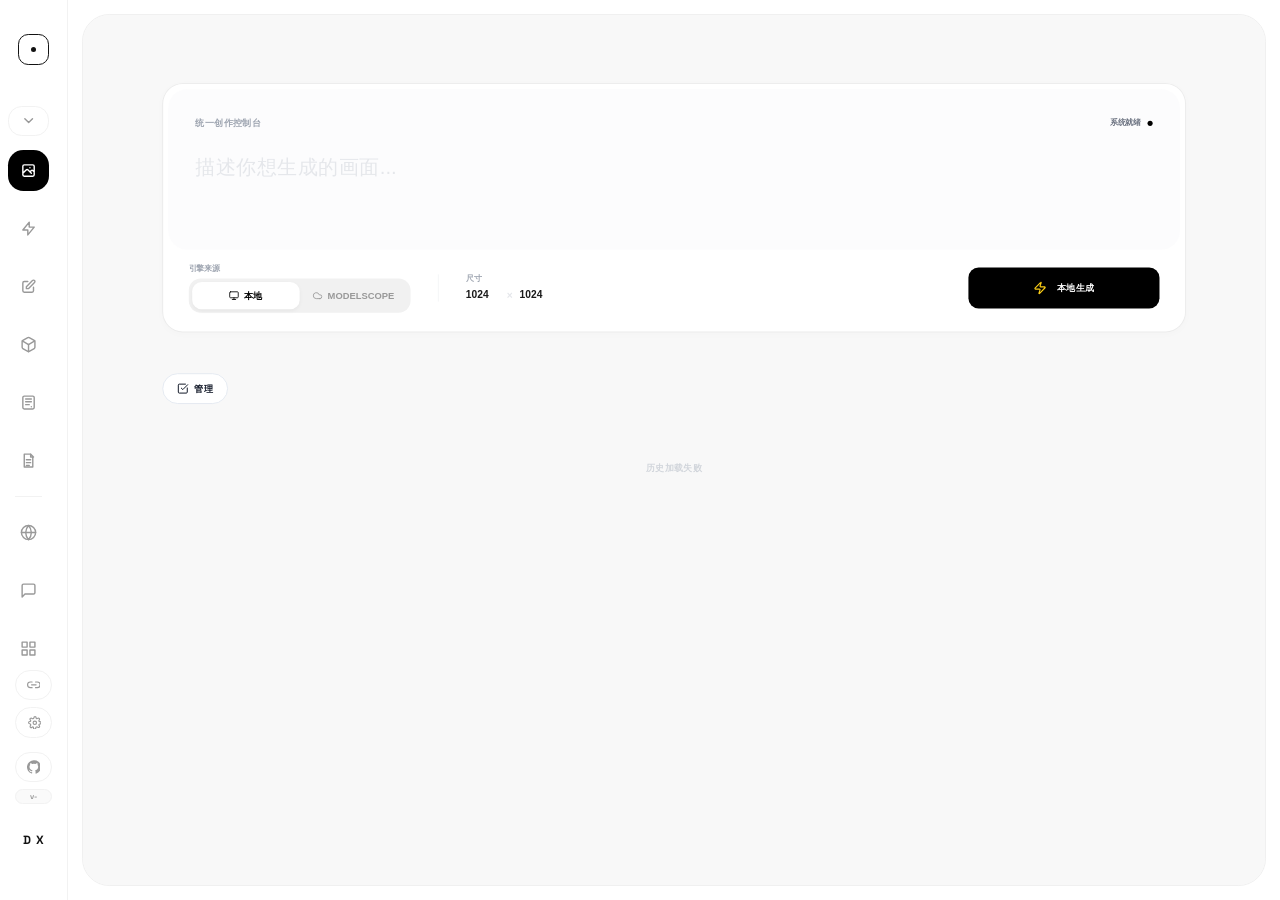
==== static/index.html @ 716ebf6e "chore: establish project baseline" ====
<!DOCTYPE html>
<html lang="zh-CN">

<head>
    <meta charset="UTF-8">
    <meta name="viewport" content="width=device-width, initial-scale=1.0">
    <link rel="icon" href="/static/images/logo.png" type="image/png">
    <title>AI Studio</title>
    <style>
        html.studio-route-booting body {
            visibility: hidden !important;
        }
    </style>
    <script>
        (function(){
            try {
                var theme = localStorage.getItem('studio_theme') || localStorage.getItem('canvas_theme') || 'light';
                if(theme === 'dark') {
                    document.documentElement.classList.add('studio-theme-dark');
                    document.documentElement.classList.add('theme-dark');
                }
                document.documentElement.classList.add('studio-route-booting');
            } catch(e) {}
        })();
    </script>
    <script>
        // Tailwind CDN can briefly observe a missing style node during iframe boot.
        // Ignore invalid targets so the shell keeps loading without a console error.
        (function(){
            try {
                const observe = MutationObserver.prototype.observe;
                MutationObserver.prototype.observe = function(target, options){
                    if(!target || typeof target.nodeType !== 'number') return;
                    try { return observe.call(this, target, options); } catch(e) { return undefined; }
                };
            } catch(e) {}
        })();
    </script>
    <script src="/static/vendor/js/tailwindcss-cdn.js?v=2026.07.8.1783524419"></script>
    <script src="/static/js/theme.js?v=2026.07.8.1783524419"></script>
    <script src="/static/js/i18n.js?v=2026.08.14.one-click-detail.1"></script>
    <style>
        @import url('/static/vendor/css/fonts.css?v=2026.07.8.1783524419');

        /* 本地 Tailwind 工具类兜底：CDN 慢/未就绪时也能立刻给图标尺寸，避免首屏左侧栏空白 */
        .w-1\.5 { width: 0.375rem; }
        .h-1\.5 { height: 0.375rem; }
        .w-4 { width: 1rem; }
        .h-4 { height: 1rem; }
        .w-5 { width: 1.25rem; }
        .h-5 { height: 1.25rem; }
        .flex-shrink-0 { flex-shrink: 0; }
        .rounded-full { border-radius: 9999px; }
        .mb-12 { margin-bottom: 3rem; }
        .transition-colors { transition-property: color, background-color, border-color, fill, stroke; transition-duration: 150ms; transition-timing-function: cubic-bezier(0.4, 0, 0.2, 1); }
        .animate-pulse { animation: studio-pulse 2s cubic-bezier(0.4, 0, 0.6, 1) infinite; }
        @keyframes studio-pulse { 0%, 100% { opacity: 1; } 50% { opacity: .5; } }

        :root {
            --accent: #000000;
            --fluid-ease: cubic-bezier(0.3, 0, 0, 1);
            --bg: #ffffff;
            --sidebar-bg: #ffffff;
            --stage-bg: #fcfcfc;
            --border: #f2f2f2;
            --stage-border: #f0f0f0;
            --text: #121212;
            --muted: #999;
            --nav-hover-bg: #fafafa;
            --monitor-bg: rgba(255, 255, 255, 0.7);
            --monitor-border: rgba(0, 0, 0, 0.05);
            --monitor-shadow: rgba(0, 0, 0, 0.04);
            --divider: rgba(0, 0, 0, 0.1);
            --scrollbar: #d8d8d8;
            --scrollbar-hover: #c0c0c0;
            --author-name: #000;
            --social-icon: #ccc;
        }

        html.theme-dark,
        body.theme-dark {
            --bg: #0f141d;
            --sidebar-bg: #0f141d;
            --stage-bg: #111722;
            --border: #242d3b;
            --stage-border: #2a3444;
            --text: #e5e9f0;
            --muted: #8f9aab;
            --nav-hover-bg: #171d29;
            --monitor-bg: rgba(23, 29, 41, 0.82);
            --monitor-border: rgba(255, 255, 255, 0.08);
            --monitor-shadow: rgba(0, 0, 0, 0.3);
            --divider: rgba(255, 255, 255, 0.15);
            --scrollbar: #334155;
            --scrollbar-hover: #475569;
            --author-name: #e5e9f0;
            --social-icon: #64748b;
        }

        /* 极简滚动条 */
        html,
        body {
            overscroll-behavior: auto;
            height: 100%;
            overflow: hidden;
        }

        *::-webkit-scrollbar {
            width: 10px !important;
            height: 10px !important;
            background: transparent !important;
        }

        *::-webkit-scrollbar-track {
            background: transparent !important;
            border: none !important;
        }

        *::-webkit-scrollbar-thumb {
            background-color: var(--scrollbar) !important;
            border: 3px solid transparent !important;
            border-right-width: 3px !important;
            background-clip: padding-box !important;
            border-radius: 10px !important;
            min-height: 36px;
        }

        *::-webkit-scrollbar-thumb:hover {
            background-color: var(--scrollbar-hover) !important;
        }

        *::-webkit-scrollbar-corner {
            background: transparent !important;
        }

        * {
            scrollbar-width: thin !important;
            scrollbar-color: var(--scrollbar) transparent !important;
        }

        body {
            background: var(--bg);
            font-family: 'Space Grotesk', sans-serif;
            overflow: hidden;
            height: 100vh;
            color: var(--text);
            transition: background 0.3s, color 0.3s;
        }

        .app-shell {
            display: flex;
            width: 100%;
            height: 100vh;
            background: var(--bg);
            position: relative;
            transition: background 0.3s;
        }

        /* 侧边栏 */
        .sidebar {
            width: 80px;
            min-width: 80px;
            height: 100vh;
            max-height: 100vh;
            background: var(--sidebar-bg);
            display: flex;
            flex-direction: column;
            align-items: center;
            border-right: 1px solid var(--border);
            padding: 40px 0;
            transition: width 0.5s var(--fluid-ease) 0.5s, background 0.3s, border-color 0.3s;
            z-index: 50;
            overflow: hidden;
        }

        .sidebar:hover {
            width: 220px;
            transition-delay: 0s;
        }

        body.studio-scale-host .sidebar {
            height: calc(100vh / var(--studio-ui-scale, 1));
            max-height: calc(100vh / var(--studio-ui-scale, 1));
            zoom: var(--studio-ui-scale, 1);
        }

        /* 首次加载时与 iframe 的 0.5s 淡入同步播放，避免侧栏"焊死"在原地造成视觉断层 */
        @keyframes sidebar-enter {
            from { opacity: 0; transform: translateX(-6px); }
            to { opacity: 1; transform: translateX(0); }
        }
        html:not(.studio-route-booting) .sidebar {
            animation: sidebar-enter 0.5s var(--fluid-ease);
        }

        .logo-ring {
            width: 36px;
            height: 36px;
            border: 2px solid var(--text);
            border-radius: 12px;
            background: transparent;
            padding: 0;
            color: var(--text);
            display: flex;
            align-items: center;
            justify-content: center;
            cursor: pointer;
            flex: 0 0 auto;
            /* 仅保留 hover 真正会用到的属性过渡，避免 transition: all 因首屏属性补齐被意外触发 */
            transition: transform 0.6s var(--fluid-ease) 0.5s, border-radius 0.6s var(--fluid-ease) 0.5s, border-color 0.3s, background-color .18s, box-shadow .2s;
        }

        .sidebar:hover .logo-ring {
            transform: rotate(90deg);
            border-radius: 50%;
            transition-delay: 0s;
        }

        .logo-ring:hover,
        .logo-ring:focus-visible {
            background: var(--nav-hover-bg);
            border-color: var(--text);
            box-shadow: 0 0 0 4px rgba(148, 163, 184, .16), 0 10px 24px rgba(15, 23, 42, .08);
            outline: none;
        }

        .logo-ring:hover #logo-dot,
        .logo-ring:focus-visible #logo-dot {
            transform: scale(1.8);
        }

        .logo-ring:active {
            transform: scale(.94);
            transition-delay: 0s;
        }

        .sidebar:hover .logo-ring:active {
            transform: rotate(90deg) scale(.94);
        }

        #logo-dot {
            transition: transform .16s ease, background-color .16s ease, box-shadow .16s ease;
        }

        /* 导航项 */
        .nav-item {
            position: relative;
            width: 48px;
            height: 48px;
            flex: 0 0 48px;
            margin: 10px 0;
            display: flex;
            align-items: center;
            justify-content: flex-start;
            border-radius: 18px;
            cursor: pointer;
            /* 只对 width 做带延迟的过渡（侧栏悬停展开效果）；background/color 不参与过渡，避免 active 切换时底色"流动" */
            transition: width 0.3s var(--fluid-ease) 0.5s;
            color: var(--muted);
            overflow: hidden;
            padding-left: 14px;
        }

        .sidebar:hover .nav-item {
            width: 190px;
            transition-delay: 0s;
        }

        .nav-item:hover {
            background: var(--nav-hover-bg);
            color: var(--text);
        }

        .nav-item.active {
            background: var(--accent);
            color: #fff;
        }

        html.theme-dark .nav-item.active,
        body.theme-dark .nav-item.active {
            background: #f1f5f9;
            color: #0f172a;
        }

        .nav-text {
            opacity: 0;
            margin-left: 16px;
            font-weight: 600;
            font-size: 14px;
            white-space: nowrap;
            transition: opacity 0.3s 0.5s;
        }

        .sidebar:hover .nav-text {
            opacity: 1;
            transition-delay: 0.1s;
        }

        .nav-fold-toggle {
            position: relative;
            width: 48px;
            height: 36px;
            flex: 0 0 36px;
            margin: 0 0 6px;
            padding-left: 14px;
            border: 1px solid var(--border);
            border-radius: 16px;
            background: transparent;
            color: var(--muted);
            display: flex;
            align-items: center;
            justify-content: flex-start;
            cursor: pointer;
            overflow: hidden;
            transition: width 0.3s var(--fluid-ease) 0.5s, background-color 0.2s, color 0.2s, border-color 0.2s;
        }

        .sidebar:hover .nav-fold-toggle {
            width: 190px;
            transition-delay: 0s;
        }

        .nav-fold-toggle:hover {
            background: var(--nav-hover-bg);
            color: var(--text);
            border-color: var(--stage-border);
        }

        .nav-fold-icon {
            width: 18px;
            height: 18px;
            flex: 0 0 auto;
            transition: transform 0.25s var(--fluid-ease);
        }

        .nav-fold-toggle[aria-expanded="false"] .nav-fold-icon {
            transform: rotate(-90deg);
        }

        .nav-fold-group {
            width: 100%;
            flex: 0 0 auto;
            max-height: 720px;
            opacity: 1;
            overflow: hidden;
            display: flex;
            flex-direction: column;
            align-items: center;
            transition: max-height 0.3s var(--fluid-ease), opacity 0.2s ease;
        }

        .nav-fold-group.is-collapsed {
            max-height: 0;
            opacity: 0;
            pointer-events: none;
        }

        .sidebar nav {
            width: 100%;
            min-height: 0;
            flex: 1 1 auto;
            overflow-y: auto;
            overflow-x: hidden;
            display: flex;
            flex-direction: column;
            align-items: center;
            padding: 0 0 6px;
            overscroll-behavior: contain;
            scrollbar-gutter: stable;
            -webkit-overflow-scrolling: touch;
            scrollbar-width: thin;
            scrollbar-color: rgba(148, 163, 184, .34) transparent;
        }

        .sidebar::-webkit-scrollbar { width: 4px !important; }
        .sidebar::-webkit-scrollbar-track { background: transparent !important; }
        .sidebar::-webkit-scrollbar-thumb {
            background: rgba(148, 163, 184, .34) !important;
            border: 0 !important;
            border-radius: 999px !important;
        }

        .sidebar nav::-webkit-scrollbar { width: 4px !important; }
        .sidebar nav::-webkit-scrollbar-track { background: transparent !important; }
        .sidebar nav::-webkit-scrollbar-thumb {
            background: rgba(148, 163, 184, .34) !important;
            border: 0 !important;
            border-radius: 999px !important;
        }

        .sidebar nav > * {
            flex-shrink: 0;
        }

        /* 主舞台区 */
        .stage {
            flex: 1;
            background: var(--stage-bg);
            margin: 16px;
            border-radius: 32px;
            overflow: hidden;
            border: 1px solid var(--stage-border);
            position: relative;
            transition: background 0.3s, border-color 0.3s;
        }

        body.studio-scale-host .stage {
            margin: max(10px, calc(16px * var(--studio-ui-scale, 1)));
            border-radius: max(20px, calc(32px * var(--studio-ui-scale, 1)));
        }

        iframe {
            position: absolute;
            inset: 0;
            width: 100%;
            height: 100%;
            border: none;
            opacity: 0;
            transform: scale(1.02);
            filter: blur(4px);
            transition: all 0.5s var(--fluid-ease);
            pointer-events: none;
        }

        iframe.active {
            opacity: 1;
            transform: scale(1);
            filter: blur(0);
            pointer-events: auto;
        }

        /* 左下角监视器 */
        .nano-monitor {
            position: absolute;
            bottom: 24px;
            left: 24px;
            z-index: 100;
            display: flex;
            align-items: center;
            gap: 10px;
            background: var(--monitor-bg);
            backdrop-filter: blur(12px);
            padding: 7px 12px;
            border-radius: 12px;
            border: 1px solid var(--monitor-border);
            box-shadow: 0 4px 20px var(--monitor-shadow);
            font-family: monospace;
            transition: all 0.4s var(--fluid-ease);
        }

        .nano-monitor.is-busy {
            background: #000;
            color: #fff;
            border-color: rgba(255, 255, 255, 0.1);
            box-shadow: 0 8px 30px rgba(0, 0, 0, 0.2);
        }

        .stat-group {
            display: flex;
            align-items: center;
            gap: 7px;
            font-size: 11px;
            font-weight: 700;
            color: var(--text);
        }

        .stat-group:first-child {
            gap: 8px;
        }

        .nano-monitor.is-busy .stat-group {
            color: #fff;
        }

        .divider {
            width: 1px;
            height: 12px;
            background: var(--divider);
        }

        .is-busy .divider {
            background: rgba(255, 255, 255, 0.2);
        }

        .pulse-dot {
            width: 6px;
            height: 6px;
            border-radius: 50%;
            background: #10b981;
            margin-right: 2px;
            flex: 0 0 auto;
        }

        .spinner-nano {
            width: 10px;
            height: 10px;
            border: 2px solid rgba(255, 255, 255, 0.2);
            border-top-color: #fff;
            border-radius: 50%;
            animation: spin 0.8s linear infinite;
            display: none;
        }

        .is-busy .spinner-nano { display: block; }
        .is-busy .pulse-dot { display: none; }

        @keyframes spin {
            to { transform: rotate(360deg); }
        }

        .label-nano {
            text-transform: uppercase;
            letter-spacing: 0.5px;
            opacity: 0.5;
            font-size: 9px;
        }

        /* 作者组件 */
        .author-box {
            width: 100%;
            height: 60px;
            flex: 0 0 60px;
            position: relative;
            display: flex;
            align-items: center;
            justify-content: center;
            overflow: hidden;
        }

        .dx-letter {
            position: absolute;
            font-size: 14px;
            font-weight: 800;
            color: var(--text);
            /* 只过渡 hover 时真正改的 transform/opacity，避免 all 触发延迟 */
            transition: transform 0.5s var(--fluid-ease) 0.4s, opacity 0.5s var(--fluid-ease) 0.4s;
            z-index: 10;
        }

        .letter-d { transform: translateX(-8px); }
        .letter-x { transform: translateX(8px); }

        .sidebar:hover .letter-d {
            transform: translateX(-120px);
            opacity: 0;
            transition-delay: 0s;
        }

        .sidebar:hover .letter-x {
            transform: translateX(120px);
            opacity: 0;
            transition-delay: 0s;
        }

        .author-content-wrap {
            display: flex;
            flex-direction: column;
            align-items: center;
            opacity: 0;
            transform: scale(0.9);
            transition: all 0.4s var(--fluid-ease) 0s;
            pointer-events: none;
        }

        .sidebar:hover .author-content-wrap {
            opacity: 1;
            transform: scale(1);
            transition-delay: 0.2s;
            pointer-events: auto;
        }

        .author-name-lite {
            font-size: 12px;
            font-weight: 700;
            margin-bottom: 8px;
            color: var(--author-name);
        }

        .social-row-lite { display: flex; gap: 12px; }

        .social-icon-lite {
            color: var(--social-icon);
            transition: color 0.2s, transform 0.2s;
        }

        .social-icon-lite:hover {
            color: var(--text);
            transform: translateY(-1px);
        }

        .side-actions {
            margin-top:auto;
            margin-bottom:12px;
            display:flex;
            flex-direction:column;
            align-items:center;
            gap:8px;
            width:100%;
            flex:0 0 auto;
        }

        .side-pill {
            width:44px;
            height:36px;
            border-radius:999px;
            background: transparent;
            border: 1px solid var(--border);
            color: var(--muted);
            display: flex;
            align-items: center;
            justify-content: center;
            cursor: pointer;
            /* 只过渡 hover/激活会改的属性，避免 all 触发延迟 */
            transition: width 0.3s var(--fluid-ease) 0.5s, gap 0.3s var(--fluid-ease) 0.5s, background-color 0.2s, color 0.2s, border-color 0.2s;
            flex-shrink: 0;
            overflow:hidden;
            gap:8px;
            position:relative;
        }

        .sidebar:hover .side-pill {
            width: 170px;
            transition-delay: 0s;
        }

        .side-pill:hover {
            background: var(--nav-hover-bg);
            color: var(--text);
            border-color: var(--stage-border);
        }

        .side-pill.active {
            background: var(--text);
            color: var(--bg);
            border-color: var(--text);
        }

        .side-pill.update-available {
            border-color:#22c55e;
            color:#16a34a;
            overflow:visible;
        }

        html.theme-dark .side-pill.update-available,
        body.theme-dark .side-pill.update-available {
            border-color:#86efac;
            color:#86efac;
        }

        .side-pill.update-available::after {
            content:"NEW";
            position:absolute;
            top:-7px;
            right:-9px;
            min-width:28px;
            height:16px;
            padding:0 5px;
            border-radius:999px;
            background:#22c55e;
            display:flex;
            align-items:center;
            justify-content:center;
            color:#fff;
            font-size:9px;
            font-weight:900;
            letter-spacing:.02em;
            box-shadow:0 6px 16px rgba(34,197,94,.28), 0 0 0 3px rgba(34,197,94,.12);
            pointer-events:none;
        }

        html.theme-dark .side-pill.update-available::after,
        body.theme-dark .side-pill.update-available::after {
            background:#4ade80;
            color:#052e16;
            box-shadow:0 6px 16px rgba(74,222,128,.22), 0 0 0 3px rgba(74,222,128,.12);
        }

        .side-pill svg { width: 16px; height: 16px; flex:0 0 auto; }
        .settings-fold-chevron {
            width: 13px !important;
            height: 13px !important;
            margin-left: -2px;
            opacity: 0;
            max-width: 0;
            overflow: hidden;
            transition: opacity 0.3s 0.5s, max-width 0.3s var(--fluid-ease) 0.5s, transform .22s var(--fluid-ease);
        }
        .sidebar:hover .settings-fold-chevron,
        .sidebar.is-pinned .settings-fold-chevron {
            opacity: .72;
            max-width: 16px;
            transition-delay: .15s, .15s, 0s;
        }
        .settings-fold-toggle[aria-expanded="true"] .settings-fold-chevron {
            transform: rotate(180deg);
        }
        .settings-fold-group {
            width: 100%;
            max-height: 0;
            opacity: 0;
            overflow: hidden;
            display: flex;
            flex-direction: column;
            align-items: center;
            gap: 8px;
            pointer-events: none;
            transition: max-height .28s var(--fluid-ease), opacity .18s ease;
        }
        .settings-fold-group:not(.is-collapsed) {
            max-height: 132px;
            opacity: 1;
            pointer-events: auto;
        }
        .side-pill-text {
            opacity:0;
            max-width:0;
            font-size:12px;
            font-weight:800;
            letter-spacing:.02em;
            white-space:nowrap;
            overflow:hidden;
            transition: opacity 0.3s 0.5s, max-width 0.3s var(--fluid-ease) 0.5s;
        }
        .sidebar:hover .side-pill-text {
            opacity:1;
            max-width:120px;
            transition-delay:.15s;
        }
        /* 折叠态去除 gap，避免图标被推偏 */
        .side-pill { gap:0; }
        .sidebar:hover .side-pill { gap:8px; }

        .project-version-badge {
            width:44px;
            min-height:18px;
            padding:0 4px;
            border-radius:999px;
            border:1px solid var(--border);
            background:var(--nav-hover-bg);
            color:var(--muted);
            display:flex;
            align-items:center;
            justify-content:center;
            font-size:9px;
            font-weight:800;
            line-height:1;
            white-space:nowrap;
            overflow:hidden;
            cursor:pointer;
            transition:width 0.3s var(--fluid-ease) 0.5s, color .2s, border-color .2s, background-color .2s;
        }
        .project-version-badge:hover { color:var(--text); border-color:var(--accent, #6366f1); }
        .project-version-badge.checking { opacity:.6; animation:badge-pulse 1s ease-in-out infinite; }
        @keyframes badge-pulse { 0%,100%{opacity:.5;} 50%{opacity:1;} }

        .sidebar:hover .project-version-badge {
            width:170px;
            transition-delay:0s;
        }

        .project-version-full { display:none; }
        .sidebar:hover .project-version-compact { display:none; }
        .sidebar:hover .project-version-full { display:inline; }

        .update-now-btn {
            display:none;
            width:56px;
            min-height:24px;
            padding:0 7px;
            border-radius:999px;
            border:1px solid rgba(34,197,94,.35);
            background:rgba(34,197,94,.1);
            color:#16a34a;
            align-items:center;
            justify-content:center;
            gap:5px;
            font-size:9px;
            font-weight:900;
            overflow:hidden;
            transition:width 0.3s var(--fluid-ease) 0.5s, background-color .2s, color .2s, border-color .2s;
        }
        .update-now-btn.show { display:flex; }
        .sidebar:hover .update-now-btn { width:170px; transition-delay:0s; }
        .update-now-btn:hover { background:#16a34a; color:#fff; border-color:#16a34a; }
        .update-now-btn[disabled] { opacity:.7; cursor:wait; }
        .update-now-btn svg { display:none; width:14px; height:14px; flex:0 0 auto; }
        .sidebar:hover .update-now-btn svg { display:block; }
        .update-now-text {
            opacity:1;
            max-width:42px;
            white-space:nowrap;
            overflow:hidden;
            transition: opacity 0.3s 0.5s, max-width 0.3s var(--fluid-ease) 0.5s;
        }
        .update-action-prefix { display:none; }
        .update-version-full { display:none; }
        .sidebar:hover .update-version-compact { display:none; }
        .sidebar:hover .update-version-full { display:inline; }
        .sidebar:hover .update-action-prefix { display:inline; }
        .sidebar:hover .update-now-text { max-width:130px; transition-delay:.15s; }
        .update-now-btn.show + .project-version-badge { display:none; }
        html.theme-dark .update-now-btn,
        body.theme-dark .update-now-btn {
            border-color:rgba(134,239,172,.42);
            background:rgba(74,222,128,.12);
            color:#86efac;
        }
        html.theme-dark .update-now-btn:hover,
        body.theme-dark .update-now-btn:hover {
            background:#86efac;
            border-color:#86efac;
            color:#052e16;
        }

        @media (max-height: 760px) {
            .sidebar {
                padding: 18px 0 14px;
                overflow-y:hidden;
                overflow-x:hidden;
                overscroll-behavior:contain;
                -webkit-overflow-scrolling:touch;
                scrollbar-width:thin;
                scrollbar-color:rgba(148,163,184,.34) transparent;
            }
            .sidebar nav {
                flex:1 1 auto;
                min-height:0;
                overflow-y:auto;
                overflow-x:hidden;
                padding-bottom:0;
            }
            .logo-ring { margin-bottom: 16px !important; }
            .nav-item {
                height: 42px;
                flex-basis: 42px;
                margin: 5px 0;
                border-radius: 15px;
            }
            .nav-fold-toggle {
                height: 32px;
                flex-basis: 32px;
                margin-bottom: 4px;
                border-radius: 14px;
            }
            .nav-fold-group { max-height: 720px; }
            .side-actions {
                margin-top:auto;
                margin-bottom:6px;
                gap:5px;
                padding-top:8px;
                border-top:1px solid var(--border);
            }
            .settings-fold-group {
                gap: 5px;
            }
            .settings-fold-group:not(.is-collapsed) {
                max-height: 105px;
            }
            .side-pill {
                height:30px;
                flex-basis:30px;
                width:40px;
            }
            .project-version-badge { width:40px; min-height:16px; font-size:8px; }
            .update-now-btn.show { min-height:22px; width:48px; }
            .author-box {
                height:32px;
                flex-basis:32px;
            }
            .dx-letter {
                font-size:12px;
            }
        }

        @media (max-height: 660px) {
            .sidebar { padding: 12px 0; }
            .sidebar nav {
                flex:1 1 auto;
                min-height:0;
                overflow-y:auto;
                overflow-x:hidden;
                padding-bottom:0;
            }
            .logo-ring {
                width:32px;
                height:32px;
                border-radius:10px;
                margin-bottom:10px !important;
            }
            .nav-item {
                height:38px;
                flex-basis:38px;
                margin:3px 0;
                border-radius:14px;
            }
            .nav-fold-toggle { height:30px; flex-basis:30px; }
            .nav-fold-group { max-height: 720px; }
            .side-actions {
                margin-top:auto;
                margin-bottom:4px;
                gap:4px;
                padding-top:6px;
            }
            .settings-fold-group {
                gap: 4px;
            }
            .settings-fold-group:not(.is-collapsed) {
                max-height: 102px;
            }
            .side-pill {
                height:30px;
                flex-basis:30px;
                width:38px;
            }
            .author-box {
                height:28px;
                flex-basis:28px;
            }
            .dx-letter {
                font-size:11px;
            }
            .side-pill svg { width:15px; height:15px; }
            .project-version-badge { width:38px; min-height:16px; font-size:8px; }
            .update-now-btn.show { width:46px; min-height:22px; font-size:8px; }
        }

        .studio-modal[hidden] {
            display:none !important;
        }

        .studio-modal {
            position:fixed;
            inset:0;
            z-index:500;
            display:flex;
            align-items:center;
            justify-content:center;
            padding:24px;
            background:rgba(15,23,42,.38);
            backdrop-filter:blur(10px);
        }

        .studio-modal-panel {
            width:min(560px, 100%);
            max-height:min(760px, calc(100vh - 48px));
            display:flex;
            flex-direction:column;
            overflow:hidden;
            border-radius:8px;
            border:1px solid rgba(15,23,42,.1);
            background:#fff;
            color:#111827;
            box-shadow:0 24px 70px rgba(15,23,42,.24);
        }

        .studio-modal-head {
            display:flex;
            align-items:flex-start;
            justify-content:space-between;
            gap:16px;
            padding:20px 20px 14px;
            border-bottom:1px solid #eef2f7;
        }

        .studio-modal-kicker {
            font-size:11px;
            font-weight:900;
            letter-spacing:.08em;
            color:#16a34a;
            text-transform:uppercase;
            margin-bottom:6px;
        }

        .studio-modal-title {
            font-size:20px;
            line-height:1.25;
            font-weight:900;
            margin:0;
            letter-spacing:0;
        }

        .studio-modal-close {
            width:32px;
            height:32px;
            border-radius:8px;
            border:1px solid #e5e7eb;
            background:#fff;
            color:#64748b;
            display:flex;
            align-items:center;
            justify-content:center;
            cursor:pointer;
            flex:0 0 auto;
        }

        .studio-modal-close:hover {
            color:#111827;
            border-color:#cbd5e1;
            background:#f8fafc;
        }

        .studio-modal-body {
            padding:18px 20px;
            overflow:auto;
        }

        .studio-modal-copy {
            margin:0 0 14px;
            color:#475569;
            font-size:13px;
            line-height:1.7;
        }

        .update-modal-summary {
            display:flex;
            align-items:flex-start;
            gap:10px;
            margin-top:16px;
            padding:12px;
            border:1px solid #e5e7eb;
            border-radius:8px;
            background:#f8fafc;
            color:#334155;
            font-size:12px;
            line-height:1.55;
        }

        .update-modal-summary strong {
            display:block;
            color:#111827;
            margin-bottom:2px;
            font-size:12px;
        }

        .update-modal-dot {
            width:9px;
            height:9px;
            margin-top:4px;
            border-radius:99px;
            background:#94a3b8;
            flex:0 0 auto;
        }

        .update-modal-summary.ok .update-modal-dot { background:#22c55e; }
        .update-modal-summary.warn .update-modal-dot { background:#f59e0b; }
        .update-modal-summary.fail .update-modal-dot { background:#ef4444; }

        /* 更新弹窗：双卡片需要更宽的面板，避免左右布局被裁剪 */
        #project-update-modal .studio-modal-panel { width:min(880px, 100%); max-height:min(840px, calc(100vh - 48px)); }
        .update-notes-box { margin:2px 0 14px; padding:12px; border:1px solid #e5e7eb; border-radius:8px; background:#fbfdff; }
        .update-notes-head { display:flex; align-items:center; justify-content:space-between; gap:12px; margin-bottom:8px; }
        .update-notes-head strong { font-size:12px; color:#111827; font-weight:950; }
        .update-notes-version { color:#64748b; font-size:11px; font-weight:800; white-space:nowrap; }
        .update-notes-list { margin:0; padding:0 0 0 16px; display:grid; gap:6px; color:#334155; font-size:12px; line-height:1.55; }
        .update-notes-empty { margin:0; color:#94a3b8; font-size:12px; line-height:1.55; }
        .update-source-list { display:grid; grid-template-columns:1fr 1fr; gap:12px; margin-top:14px; align-items:stretch; }
        @media (max-width: 720px) { .update-source-list { grid-template-columns:1fr; } }
        .update-source-card { width:100%; min-width:0; border:1px solid #e5e7eb; border-radius:10px; background:#fff; color:#111827; text-align:left; padding:12px; display:flex; flex-direction:column; gap:10px; cursor:pointer; transition:border-color .16s ease, box-shadow .16s ease, transform .16s ease, background .16s ease; }
        .update-source-card:hover { transform:translateY(-1px); border-color:#cbd5e1; box-shadow:0 12px 28px rgba(15,23,42,.08); }
        .update-source-card.active { border-color:#16a34a; box-shadow:0 0 0 2px rgba(22,163,74,.20); background:#f0fdf4; }
        .update-source-head { display:flex; align-items:center; justify-content:space-between; gap:10px; }
        .update-source-title { min-width:0; display:flex; flex-direction:column; gap:4px; }
        .update-source-title strong { color:#111827; font-size:13px; line-height:1.2; font-weight:950; }
        .update-source-title span { color:#64748b; font-size:11px; line-height:1.35; font-weight:700; }
        .update-source-head-right { flex:0 0 auto; display:flex; align-items:center; gap:8px; }
        .update-source-check { display:none; flex:0 0 auto; width:22px; height:22px; border-radius:999px; background:#16a34a; color:#fff; align-items:center; justify-content:center; }
        .update-source-check svg { width:14px; height:14px; }
        .update-source-card.active .update-source-check { display:flex; }
        .update-source-badge { flex:0 0 auto; min-width:56px; height:24px; border-radius:999px; background:#f1f5f9; color:#64748b; display:flex; align-items:center; justify-content:center; padding:0 9px; font-size:10px; font-weight:900; }
        .update-source-badge.ok { background:#16a34a; color:#fff; }
        .update-source-badge.bad { background:#dc2626; color:#fff; }
        .connectivity-list { display:grid; gap:8px; min-width:0; }

        .connectivity-row {
            display:grid;
            grid-template-columns:12px minmax(0, 1fr) auto;
            align-items:center;
            gap:10px;
            min-height:42px;
            padding:9px 10px;
            border:1px solid #eef2f7;
            border-radius:8px;
            background:#fff;
        }
        .connectivity-row > div { min-width:0; }

        .connectivity-indicator {
            width:9px;
            height:9px;
            border-radius:99px;
            background:#94a3b8;
        }

        .connectivity-row.ok .connectivity-indicator { background:#22c55e; }
        .connectivity-row.fail .connectivity-indicator { background:#ef4444; }
        .connectivity-row.pending .connectivity-indicator {
            background:#94a3b8;
            animation: studio-pulse 1s ease-in-out infinite;
        }

        .connectivity-name {
            font-size:12px;
            font-weight:900;
            color:#111827;
            line-height:1.25;
        }

        .connectivity-url {
            margin-top:3px;
            max-width:100%;
            overflow:hidden;
            text-overflow:ellipsis;
            white-space:nowrap;
            font-size:10px;
            color:#94a3b8;
        }

        .connectivity-status {
            justify-self:end;
            font-size:11px;
            font-weight:900;
            color:#64748b;
            white-space:nowrap;
        }
        .connectivity-row.ok .connectivity-status { color:#16a34a; }
        .connectivity-row.fail .connectivity-status { color:#ef4444; }

        .connectivity-error {
            grid-column:2 / 4;
            margin-top:-4px;
            color:#ef4444;
            font-size:11px;
            line-height:1.45;
            word-break:break-word;
        }

        .studio-modal-actions {
            display:flex;
            justify-content:flex-end;
            gap:10px;
            padding:14px 20px 18px;
            border-top:1px solid #eef2f7;
            background:#fff;
        }

        .studio-modal-btn {
            min-height:36px;
            padding:0 14px;
            border-radius:8px;
            border:1px solid #e5e7eb;
            background:#fff;
            color:#334155;
            display:inline-flex;
            align-items:center;
            justify-content:center;
            gap:7px;
            font-size:12px;
            font-weight:900;
            cursor:pointer;
        }

        .studio-modal-btn svg {
            width:15px;
            height:15px;
            flex:0 0 auto;
        }

        .studio-modal-btn:hover {
            background:#f8fafc;
            border-color:#cbd5e1;
        }

        #connectivity-test-btn {
            border-color:rgba(37,99,235,.24);
            background:#eff6ff;
            color:#1d4ed8;
            transition:transform .16s ease, background-color .18s ease, border-color .18s ease, color .18s ease, box-shadow .18s ease;
        }

        #connectivity-test-btn:hover {
            transform:translateY(-1px);
            border-color:#2563eb;
            background:#2563eb;
            color:#fff;
            box-shadow:0 10px 22px rgba(37,99,235,.20);
        }

        #connectivity-test-btn:hover svg {
            transform:rotate(24deg);
        }

        #connectivity-test-btn:active {
            transform:translateY(0);
            box-shadow:0 5px 12px rgba(37,99,235,.16);
        }

        #connectivity-test-btn svg {
            transition:transform .18s ease;
        }

        .studio-modal-btn.primary {
            background:#111827;
            border-color:#111827;
            color:#fff;
        }

        .studio-modal-btn.primary:hover {
            background:#16a34a;
            border-color:#16a34a;
        }

        .studio-modal-btn[disabled] {
            opacity:.58;
            cursor:wait;
        }

        html.theme-dark .studio-modal,
        body.theme-dark .studio-modal {
            background:rgba(2,6,23,.56);
        }

        html.theme-dark .studio-modal-panel,
        body.theme-dark .studio-modal-panel,
        html.theme-dark .studio-modal-close,
        body.theme-dark .studio-modal-close,
        html.theme-dark .connectivity-row,
        body.theme-dark .connectivity-row,
        html.theme-dark .studio-modal-actions,
        body.theme-dark .studio-modal-actions,
        html.theme-dark .studio-modal-btn,
        body.theme-dark .studio-modal-btn {
            background:#111216;
            border-color:#25262b;
            color:#e8e8ea;
        }

        html.theme-dark .update-source-card,
        body.theme-dark .update-source-card {
            background:#111216;
            border-color:#25262b;
            color:#e8e8ea;
        }

        html.theme-dark .update-source-card.active,
        body.theme-dark .update-source-card.active {
            border-color:#22c55e;
            box-shadow:0 0 0 2px rgba(34,197,94,.35);
            background:rgba(34,197,94,.12);
        }

        html.theme-dark .studio-modal-head,
        body.theme-dark .studio-modal-head,
        html.theme-dark .studio-modal-actions,
        body.theme-dark .studio-modal-actions {
            border-color:#25262b;
        }

        html.theme-dark .studio-modal-copy,
        body.theme-dark .studio-modal-copy,
        html.theme-dark .connectivity-status,
        body.theme-dark .connectivity-status {
            color:#8f9aab;
        }

        html.theme-dark .update-modal-summary,
        body.theme-dark .update-modal-summary {
            background:#0c0d10;
            border-color:#25262b;
            color:#9aa6b8;
        }

        html.theme-dark .update-notes-box,
        body.theme-dark .update-notes-box {
            background:#0c0d10;
            border-color:#25262b;
        }

        html.theme-dark .update-modal-summary strong,
        body.theme-dark .update-modal-summary strong,
        html.theme-dark .update-notes-head strong,
        body.theme-dark .update-notes-head strong,
        html.theme-dark .update-source-title strong,
        body.theme-dark .update-source-title strong,
        html.theme-dark .connectivity-name,
        body.theme-dark .connectivity-name {
            color:#e8e8ea;
        }

        html.theme-dark .update-notes-list,
        body.theme-dark .update-notes-list {
            color:#cbd5e1;
        }

        html.theme-dark .update-notes-version,
        body.theme-dark .update-notes-version,
        html.theme-dark .update-notes-empty,
        body.theme-dark .update-notes-empty,
        html.theme-dark .update-source-title span,
        body.theme-dark .update-source-title span {
            color:#8f9aab;
        }

        html.theme-dark .studio-modal-btn.primary,
        body.theme-dark .studio-modal-btn.primary {
            background:#d8dee9;
            border-color:#d8dee9;
            color:#10141d;
        }

        html.theme-dark #connectivity-test-btn,
        body.theme-dark #connectivity-test-btn {
            background:rgba(96,165,250,.12);
            border-color:rgba(96,165,250,.34);
            color:#93c5fd;
        }

        html.theme-dark #connectivity-test-btn:hover,
        body.theme-dark #connectivity-test-btn:hover {
            background:#60a5fa;
            border-color:#60a5fa;
            color:#07111f;
            box-shadow:0 10px 24px rgba(96,165,250,.18);
        }

        html.theme-dark .studio-modal-btn.primary:hover,
        body.theme-dark .studio-modal-btn.primary:hover {
            background:#86efac;
            border-color:#86efac;
            color:#052e16;
        }

        @media (max-width: 640px) {
            .studio-modal {
                align-items:flex-end;
                padding:12px;
            }
            .studio-modal-panel {
                max-height:calc(100vh - 24px);
            }
            .studio-modal-actions {
                flex-wrap:wrap;
            }
            .studio-modal-btn {
                flex:1 1 130px;
            }
        }

        .sidebar.is-pinned {
            width: 220px;
            transition-delay: 0s;
        }
        .sidebar.is-pinned .logo-ring {
            transform: rotate(90deg);
            border-radius: 50%;
            transition-delay: 0s;
            background: var(--nav-hover-bg);
            color: var(--text);
            box-shadow: 0 0 0 4px rgba(148, 163, 184, .10);
        }
        .sidebar.is-pinned #logo-dot {
            background: var(--text) !important;
            transform: scale(1.35);
            box-shadow: 0 0 0 4px rgba(148, 163, 184, .16);
        }
        .sidebar.is-pinned .logo-ring:hover,
        .sidebar.is-pinned .logo-ring:focus-visible {
            box-shadow: 0 0 0 5px rgba(148, 163, 184, .14);
        }
        .sidebar.is-pinned .nav-item,
        .sidebar.is-pinned .nav-fold-toggle {
            width: 190px;
            transition-delay: 0s;
        }
        .sidebar.is-pinned .nav-text {
            opacity: 1;
            transition-delay: 0.1s;
        }
        .sidebar.is-pinned .letter-d {
            transform: translateX(-120px);
            opacity: 0;
            transition-delay: 0s;
        }
        .sidebar.is-pinned .letter-x {
            transform: translateX(120px);
            opacity: 0;
            transition-delay: 0s;
        }
        .sidebar.is-pinned .author-content-wrap {
            opacity: 1;
            transform: scale(1);
            transition-delay: 0.2s;
            pointer-events: auto;
        }
        .sidebar.is-pinned .side-pill {
            width: 170px;
            gap: 8px;
            transition-delay: 0s;
        }
        .sidebar.is-pinned .side-pill-text {
            opacity: 1;
            max-width: 120px;
            transition-delay: .15s;
        }
        .sidebar.is-pinned .project-version-badge,
        .sidebar.is-pinned .update-now-btn {
            width: 170px;
            transition-delay: 0s;
        }
        .sidebar.is-pinned .project-version-compact,
        .sidebar.is-pinned .update-version-compact {
            display: none;
        }
        .sidebar.is-pinned .project-version-full,
        .sidebar.is-pinned .update-version-full,
        .sidebar.is-pinned .update-action-prefix {
            display: inline;
        }
        .sidebar.is-pinned .update-now-btn svg {
            display: block;
        }
        .sidebar.is-pinned .update-now-text {
            max-width: 130px;
            transition-delay: .15s;
        }

        .sidebar.is-collapsing:hover {
            width: 80px;
        }
        .sidebar.is-collapsing:hover .logo-ring {
            transform: none;
            border-radius: 12px;
            background: transparent;
        }
        .sidebar.is-collapsing:hover .nav-item,
        .sidebar.is-collapsing:hover .nav-fold-toggle {
            width: 48px;
        }
        .sidebar.is-collapsing:hover .nav-text {
            opacity: 0;
        }
        .sidebar.is-collapsing:hover .letter-d {
            transform: translateX(-8px);
            opacity: 1;
        }
        .sidebar.is-collapsing:hover .letter-x {
            transform: translateX(8px);
            opacity: 1;
        }
        .sidebar.is-collapsing:hover .author-content-wrap {
            opacity: 0;
            transform: scale(0.9);
            pointer-events: none;
        }
        .sidebar.is-collapsing:hover .side-pill {
            width: 44px;
            gap: 0;
        }
        .sidebar.is-collapsing:hover .side-pill-text {
            opacity: 0;
            max-width: 0;
        }
        .sidebar.is-collapsing:hover .project-version-badge {
            width: 44px;
        }
        .sidebar.is-collapsing:hover .project-version-compact,
        .sidebar.is-collapsing:hover .update-version-compact {
            display: inline;
        }
        .sidebar.is-collapsing:hover .project-version-full,
        .sidebar.is-collapsing:hover .update-version-full,
        .sidebar.is-collapsing:hover .update-action-prefix {
            display: none;
        }
        .sidebar.is-collapsing:hover .update-now-btn {
            width: 56px;
        }
        .sidebar.is-collapsing:hover .update-now-btn svg {
            display: none;
        }
        .sidebar.is-collapsing:hover .update-now-text {
            max-width: 42px;
        }
    </style>
</head>

<body>

    <div class="app-shell">
        <aside class="sidebar" id="studioSidebar">
            <button class="logo-ring mb-12" id="sidebarLogoToggle" type="button" onclick="toggleSidebarPinned(event)" aria-pressed="false" title="固定导航栏">
                <div class="w-1.5 h-1.5 rounded-full transition-colors" id="logo-dot" style="background:var(--text)"></div>
            </button>

            <nav>
                <button class="nav-fold-toggle" id="local-nav-toggle" type="button" onclick="toggleLocalNav()" aria-expanded="true" title="折叠本地功能">
                    <svg class="nav-fold-icon" fill="none" stroke="currentColor" viewBox="0 0 24 24" stroke-width="2.2" stroke-linecap="round" stroke-linejoin="round" aria-hidden="true">
                        <polyline points="6 9 12 15 18 9"></polyline>
                    </svg>
                    <span class="nav-text" data-i18n="nav.localTools">本地功能</span>
                </button>

                <div class="nav-fold-group" id="local-nav-group">
                    <div class="nav-item active" onclick="switchUI(this, 'zimage')">
                        <svg class="w-5 h-5 flex-shrink-0" fill="none" stroke="currentColor" viewBox="0 0 24 24">
                            <path d="M4 16l4.586-4.586a2 2 0 012.828 0L16 16m-2-2l1.587-1.587a2 2 0 012.828 0L20 14m-6-6h.01M6 20h12a2 2 0 002-2V6a2 2 0 00-2-2H6a2 2 0 00-2 2v12a2 2 0 002 2z" stroke-width="2" stroke-linecap="round" stroke-linejoin="round"></path>
                        </svg>
                        <span class="nav-text" data-i18n="nav.textToImage">文生图</span>
                    </div>
                    <div class="nav-item" onclick="switchUI(this, 'enhance')">
                        <svg class="w-5 h-5 flex-shrink-0" fill="none" stroke="currentColor" viewBox="0 0 24 24">
                            <path d="M13 10V3L4 14h7v7l9-11h-7z" stroke-width="2" stroke-linecap="round" stroke-linejoin="round"></path>
                        </svg>
                        <span class="nav-text" data-i18n="nav.enhance">细节增强</span>
                    </div>
                    <div class="nav-item" onclick="switchUI(this, 'klein')">
                        <svg class="w-5 h-5 flex-shrink-0" fill="none" stroke="currentColor" viewBox="0 0 24 24">
                            <path d="M11 5H6a2 2 0 00-2 2v11a2 2 0 002 2h11a2 2 0 002-2v-5m-1.414-9.414a2 2 0 112.828 2.828L11.828 15H9v-2.828l8.586-8.586z" stroke-width="2" stroke-linecap="round" stroke-linejoin="round"></path>
                        </svg>
                        <span class="nav-text" data-i18n="nav.imageEdit">图片编辑</span>
                    </div>
                    <div class="nav-item" onclick="switchUI(this, 'angle')">
                        <svg class="w-5 h-5 flex-shrink-0" fill="none" stroke="currentColor" viewBox="0 0 24 24" stroke-width="2" stroke-linecap="round" stroke-linejoin="round">
                            <path d="M21 16V8a2 2 0 0 0-1-1.73l-7-4a2 2 0 0 0-2 0l-7 4A2 2 0 0 0 3 8v8a2 2 0 0 0 1 1.73l7 4a2 2 0 0 0 2 0l7-4A2 2 0 0 0 21 16z"></path>
                            <polyline points="3.27 6.96 12 12.01 20.73 6.96"></polyline>
                            <line x1="12" y1="22.08" x2="12" y2="12"></line>
                        </svg>
                        <span class="nav-text" data-i18n="nav.angle">角度控制</span>
                    </div>
                    <div class="nav-item" onclick="switchUI(this, 'detail-page')">
                        <svg class="w-5 h-5 flex-shrink-0" fill="none" stroke="currentColor" viewBox="0 0 24 24" stroke-width="2" stroke-linecap="round" stroke-linejoin="round">
                            <rect x="4" y="3" width="16" height="18" rx="2"></rect>
                            <path d="M8 7h8M8 11h8M8 15h5"></path>
                            <path d="M16 18h.01"></path>
                        </svg>
                        <span class="nav-text" data-i18n="nav.mainImage">一键主图</span>
                    </div>
                    <div class="nav-item" onclick="switchUI(this, 'one-click-detail')">
                        <svg class="w-5 h-5 flex-shrink-0" fill="none" stroke="currentColor" viewBox="0 0 24 24" stroke-width="2" stroke-linecap="round" stroke-linejoin="round">
                            <path d="M6 3h9l3 3v15H6z"></path>
                            <path d="M15 3v4h4M9 11h6M9 15h6M9 19h4"></path>
                        </svg>
                        <span class="nav-text" data-i18n="nav.detailPage">一键详情</span>
                    </div>
                </div>

                <!-- 分隔线 -->
                <div style="width:32px;height:1px;background:var(--border);margin:8px auto;transition:background 0.3s;"></div>

                <div class="nav-item" onclick="switchUI(this, 'online')">
                    <svg class="w-5 h-5 flex-shrink-0" fill="none" stroke="currentColor" viewBox="0 0 24 24" stroke-width="2" stroke-linecap="round" stroke-linejoin="round">
                        <path d="M12 2a10 10 0 1 0 0 20A10 10 0 0 0 12 2z"></path>
                        <path d="M2 12h20M12 2a15.3 15.3 0 0 1 4 10 15.3 15.3 0 0 1-4 10 15.3 15.3 0 0 1-4-10 15.3 15.3 0 0 1 4-10z"></path>
                    </svg>
                    <span class="nav-text" data-i18n="nav.online">在线生图</span>
                </div>
                <div class="nav-item" onclick="switchUI(this, 'gpt-chat')">
                    <svg class="w-5 h-5 flex-shrink-0" fill="none" stroke="currentColor" viewBox="0 0 24 24" stroke-width="2" stroke-linecap="round" stroke-linejoin="round">
                        <path d="M21 15a2 2 0 0 1-2 2H7l-4 4V5a2 2 0 0 1 2-2h14a2 2 0 0 1 2 2z"></path>
                    </svg>
                    <span class="nav-text" data-i18n="nav.gpt">GPT 对话</span>
                </div>
                <div class="nav-item" onclick="switchUI(this, 'canvas')">
                    <svg class="w-5 h-5 flex-shrink-0" fill="none" stroke="currentColor" viewBox="0 0 24 24" stroke-width="2" stroke-linecap="round" stroke-linejoin="round">
                        <rect x="3" y="3" width="7" height="7"></rect>
                        <rect x="14" y="3" width="7" height="7"></rect>
                        <rect x="14" y="14" width="7" height="7"></rect>
                        <rect x="3" y="14" width="7" height="7"></rect>
                    </svg>
                    <span class="nav-text" data-i18n="nav.canvas">无限画布</span>
                </div>
                <div class="nav-item" onclick="switchUI(this, 'asset-manager')">
                    <svg class="w-5 h-5 flex-shrink-0" fill="none" stroke="currentColor" viewBox="0 0 24 24" stroke-width="2" stroke-linecap="round" stroke-linejoin="round">
                        <path d="M4 19.5V6.8A2.8 2.8 0 0 1 6.8 4h10.4A2.8 2.8 0 0 1 20 6.8v12.7"></path>
                        <path d="M7 8h10"></path>
                        <path d="M7 12h10"></path>
                        <path d="M7 16h6"></path>
                    </svg>
                    <span class="nav-text" data-i18n="nav.assetManager">素材库</span>
                </div>
            </nav>

            <div class="side-actions">
                <button class="side-pill" onclick="switchUI(this, 'api-settings')" type="button" title="API 设置">
                    <svg fill="none" stroke="currentColor" viewBox="0 0 24 24" stroke-width="2" stroke-linecap="round" stroke-linejoin="round">
                        <path d="M15 7h3a5 5 0 0 1 0 10h-3"></path>
                        <path d="M9 17H6A5 5 0 0 1 6 7h3"></path>
                        <line x1="8" y1="12" x2="16" y2="12"></line>
                    </svg>
                    <span class="side-pill-text" data-i18n="common.apiSettings">API 设置</span>
                </button>
                <button class="side-pill settings-fold-toggle" id="settings-fold-toggle" onclick="toggleSidebarSettings()" type="button" title="更多设置" aria-expanded="false">
                    <svg fill="none" stroke="currentColor" viewBox="0 0 24 24" stroke-width="2" stroke-linecap="round" stroke-linejoin="round">
                        <circle cx="12" cy="12" r="3"></circle>
                        <path d="M19.4 15a1.65 1.65 0 0 0 .33 1.82l.06.06a2 2 0 1 1-2.83 2.83l-.06-.06A1.65 1.65 0 0 0 15 19.4a1.65 1.65 0 0 0-1 .6 1.65 1.65 0 0 0-.36 1.08V21a2 2 0 1 1-4 0v-.09A1.65 1.65 0 0 0 9 19.4a1.65 1.65 0 0 0-1.82.33l-.06.06a2 2 0 1 1-2.83-2.83l.06-.06A1.65 1.65 0 0 0 4.6 15a1.65 1.65 0 0 0-.6-1 1.65 1.65 0 0 0-1.08-.36H3a2 2 0 1 1 0-4h.09A1.65 1.65 0 0 0 4.6 9a1.65 1.65 0 0 0-.33-1.82l-.06-.06a2 2 0 1 1 2.83-2.83l.06.06A1.65 1.65 0 0 0 9 4.6a1.65 1.65 0 0 0 1-.6 1.65 1.65 0 0 0 .36-1.08V3a2 2 0 1 1 4 0v.09A1.65 1.65 0 0 0 15 4.6a1.65 1.65 0 0 0 1.82-.33l.06-.06a2 2 0 1 1 2.83 2.83l-.06.06A1.65 1.65 0 0 0 19.4 9c.22.38.58.69 1 .86.2.08.42.13.65.14H21a2 2 0 1 1 0 4h-.09A1.65 1.65 0 0 0 19.4 15z"></path>
                    </svg>
                    <span class="side-pill-text" data-i18n="common.moreSettings">更多设置</span>
                    <svg class="settings-fold-chevron" fill="none" stroke="currentColor" viewBox="0 0 24 24" stroke-width="2.2" stroke-linecap="round" stroke-linejoin="round" aria-hidden="true">
                        <polyline points="6 9 12 15 18 9"></polyline>
                    </svg>
                </button>
                <div class="settings-fold-group is-collapsed" id="settings-fold-group">
                    <button class="side-pill" onclick="toggleTheme()" id="theme-toggle-btn" type="button" title="切换夜间模式">
                        <svg id="icon-moon" fill="none" stroke="currentColor" viewBox="0 0 24 24" stroke-width="2" stroke-linecap="round" stroke-linejoin="round">
                            <path d="M21 12.79A9 9 0 1 1 11.21 3 7 7 0 0 0 21 12.79z"></path>
                        </svg>
                        <svg id="icon-sun" style="display:none" fill="none" stroke="currentColor" viewBox="0 0 24 24" stroke-width="2" stroke-linecap="round" stroke-linejoin="round">
                            <circle cx="12" cy="12" r="5"></circle>
                            <line x1="12" y1="1" x2="12" y2="3"></line>
                            <line x1="12" y1="21" x2="12" y2="23"></line>
                            <line x1="4.22" y1="4.22" x2="5.64" y2="5.64"></line>
                            <line x1="18.36" y1="18.36" x2="19.78" y2="19.78"></line>
                            <line x1="1" y1="12" x2="3" y2="12"></line>
                            <line x1="21" y1="12" x2="23" y2="12"></line>
                            <line x1="4.22" y1="19.78" x2="5.64" y2="18.36"></line>
                            <line x1="18.36" y1="5.64" x2="19.78" y2="4.22"></line>
                        </svg>
                        <span class="side-pill-text" data-i18n="common.darkMode">黑夜模式</span>
                    </button>
                    <button class="side-pill" onclick="toggleLanguage()" id="lang-toggle-btn" type="button" title="Language">
                        <svg fill="none" stroke="currentColor" viewBox="0 0 24 24" stroke-width="2" stroke-linecap="round" stroke-linejoin="round">
                            <circle cx="12" cy="12" r="10"></circle>
                            <path d="M2 12h20"></path>
                            <path d="M12 2a15.3 15.3 0 0 1 4 10 15.3 15.3 0 0 1-4 10 15.3 15.3 0 0 1-4-10 15.3 15.3 0 0 1 4-10z"></path>
                        </svg>
                        <span class="side-pill-text" data-i18n="common.language">中文</span>
                    </button>
                    <button class="side-pill" onclick="switchUI(this, 'comfyui-settings')" type="button" title="工作流设置">
                        <svg fill="none" stroke="currentColor" viewBox="0 0 24 24" stroke-width="2" stroke-linecap="round" stroke-linejoin="round">
                            <rect x="3" y="3" width="7" height="7" rx="1"></rect>
                            <rect x="14" y="3" width="7" height="7" rx="1"></rect>
                            <rect x="3" y="14" width="7" height="7" rx="1"></rect>
                            <path d="M14 14h7v7h-7z"></path>
                            <line x1="10" y1="6.5" x2="14" y2="6.5"></line>
                            <line x1="6.5" y1="10" x2="6.5" y2="14"></line>
                        </svg>
                        <span class="side-pill-text" data-i18n="common.comfyuiSettings">工作流设置</span>
                    </button>
                </div>
                <button id="github-entry-btn" class="side-pill" onclick="openProjectPage()" type="button" title="GitHub">
                    <svg fill="currentColor" stroke="none" viewBox="0 0 24 24" aria-hidden="true">
                        <path d="M12 .5a12 12 0 0 0-3.79 23.39c.6.11.82-.26.82-.58v-2.05c-3.34.73-4.04-1.42-4.04-1.42-.55-1.39-1.34-1.76-1.34-1.76-1.09-.75.08-.74.08-.74 1.21.09 1.85 1.25 1.85 1.25 1.07 1.83 2.81 1.3 3.5.99.11-.78.42-1.3.76-1.6-2.67-.3-5.47-1.33-5.47-5.93 0-1.31.47-2.38 1.24-3.22-.12-.3-.54-1.53.12-3.18 0 0 1.01-.32 3.3 1.23a11.45 11.45 0 0 1 6.01 0c2.29-1.55 3.3-1.23 3.3-1.23.66 1.65.24 2.88.12 3.18.77.84 1.24 1.91 1.24 3.22 0 4.61-2.81 5.63-5.49 5.93.43.37.81 1.1.81 2.22v3.29c0 .32.22.69.83.57A12 12 0 0 0 12 .5Z"></path>
                    </svg>
                    <span class="side-pill-text" data-i18n="common.project">项目主页</span>
                </button>
                <button id="update-now-btn" class="update-now-btn" onclick="runProjectUpdate()" type="button" title="一键更新">
                    <svg fill="none" stroke="currentColor" viewBox="0 0 24 24" stroke-width="2.2" stroke-linecap="round" stroke-linejoin="round" aria-hidden="true">
                        <path d="M21 12a9 9 0 1 1-2.64-6.36"></path>
                        <path d="M21 3v6h-6"></path>
                    </svg>
                    <span id="update-now-text" class="update-now-text" data-i18n="update.oneClick">一键更新</span>
                </button>
                <div id="project-version-badge" class="project-version-badge" title="点击检测更新" role="button" tabindex="0" onclick="checkForUpdates(true)" onkeydown="if(event.key==='Enter'||event.key===' '){event.preventDefault();checkForUpdates(true);}">v-</div>
            </div>

            <div class="author-box">
                <span class="dx-letter letter-d">D</span>
                <span class="dx-letter letter-x">X</span>

                <div class="author-content-wrap">
                    <div class="author-name-lite">wuli大雄</div>
                    <div class="social-row-lite">
                        <a href="https://space.bilibili.com/78652351" target="_blank" class="social-icon-lite">
                            <svg class="w-4 h-4" fill="currentColor" viewBox="0 0 24 24">
                                <path d="M17.813 4.653h-.854L15.66 3.053a1.147 1.147 0 00-1.63 0l-1.3 1.6h-1.46L9.97 3.053a1.147 1.147 0 00-1.63 0L7.043 4.653h-.854a3.946 3.946 0 00-3.93 3.934v8.117a3.946 3.946 0 003.93 3.934h11.624a3.946 3.946 0 003.93-3.934V8.587a3.946 3.946 0 00-3.93-3.934zM7.152 13.9a1.465 1.465 0 111.47-1.462 1.465 1.465 0 01-1.47 1.462zm7.696 0a1.465 1.465 0 111.47-1.462 1.465 1.465 0 01-1.47 1.462z" />
                            </svg>
                        </a>
                        <a href="https://www.xiaohongshu.com/user/profile/6433c34c000000001a023538" target="_blank" class="social-icon-lite">
                            <svg class="w-4 h-4" fill="currentColor" viewBox="0 0 24 24">
                                <path d="M12 2C6.48 2 2 6.48 2 12s4.48 10 10 10 10-4.48 10-10S17.52 2 12 2zm-1 14.5v-9l6 4.5-6 4.5z" />
                            </svg>
                        </a>
                        <a href="https://www.youtube.com/@%E5%A4%A7%E9%9B%84dx" target="_blank" class="social-icon-lite">
                            <svg class="w-4 h-4" fill="currentColor" viewBox="0 0 24 24">
                                <path d="M23.498 6.186a3.016 3.016 0 00-2.122-2.136C19.505 3.545 12 3.545 12 3.545s-7.505 0-9.377.505A3.017 3.017 0 00.502 6.186C0 8.07 0 12 0 12s0 3.93.502 5.814a3.016 3.016 0 002.122 2.136c1.871.505 9.376.505 9.376.505s7.505 0 9.377-.505a3.015 3.015 0 002.122-2.136C24 15.93 24 12 24 12s0-3.93-.502-5.814zM9.545 15.568V8.432L15.818 12l-6.273 3.568z" />
                            </svg>
                        </a>
                        <a href="https://x.com/dx8152?s=21" target="_blank" class="social-icon-lite">
                            <svg class="w-4 h-4" fill="currentColor" viewBox="0 0 24 24">
                                <path d="M18.244 2.25h3.308l-7.227 8.26 8.502 11.24H16.17l-5.214-6.817L4.99 21.75H1.68l7.73-8.835L1.254 2.25H8.08l4.713 6.231zm-1.161 17.52h1.833L7.084 4.126H5.117z" />
                            </svg>
                        </a>
                    </div>
                </div>
            </div>
        </aside>
        <script>
            /* 在侧栏 DOM 解析完后立即把 active 类移到当前页对应的入口，避免首屏先在文生图上闪一下 */
            (function(){
                try {
                    var pageId = localStorage.getItem('studio_active_page');
                    if(pageId && pageId !== 'zimage') {
                        document.querySelectorAll('.nav-item.active, .side-pill.active').forEach(function(n){
                            n.classList.remove('active');
                        });
                        var target = document.querySelector('[onclick*="\'' + pageId + '\'"]');
                        if(target) target.classList.add('active');
                    }
                } catch(e) {}
            })();
        </script>

        <main class="stage">
            <iframe id="frame-zimage" data-src="/static/zimage.html?v=2026.07.8.1786697566" class="active" scrolling="yes"></iframe>
            <iframe id="frame-enhance" data-src="/static/enhance.html?v=2026.07.8.1786697566" scrolling="yes"></iframe>
            <iframe id="frame-klein" data-src="/static/klein.html?v=2026.07.8.1786697566" scrolling="yes"></iframe>
            <iframe id="frame-angle" data-src="/static/angle.html?v=2026.07.8.1786697566" scrolling="yes"></iframe>
            <iframe id="frame-detail-page" data-src="/static/detail-page.html?v=2026.08.14.main-image.2" scrolling="yes"></iframe>
            <iframe id="frame-one-click-detail" data-src="/static/one-click-detail.html?v=2026.08.14.3" scrolling="yes"></iframe>
            <iframe id="frame-online" data-src="/static/online.html?v=2026.07.8.1786697566" scrolling="yes"></iframe>
            <iframe id="frame-gpt-chat" data-src="/static/gpt-chat.html?v=2026.07.8.1786697566" scrolling="yes"></iframe>
            <iframe id="frame-asset-manager" data-src="/static/asset-manager.html?v=2026.07.8.1783603329" scrolling="yes"></iframe>
            <iframe id="frame-api-settings" data-src="/static/api-settings.html?v=2026.07.8.1786697566" scrolling="yes"></iframe>
            <iframe id="frame-comfyui-settings" data-src="/static/comfyui-settings.html?v=2026.07.8.1786697566" scrolling="yes"></iframe>
            <iframe id="frame-canvas" data-src="/static/canvas-list.html?v=2026.07.8.1786697566" scrolling="yes"></iframe>

        </main>
    </div>

    <div id="project-update-modal" class="studio-modal" hidden role="dialog" aria-modal="true" aria-labelledby="project-update-title">
        <div class="studio-modal-panel">
            <div class="studio-modal-head">
                <div>
                    <div class="studio-modal-kicker" data-i18n="update.available">发现更新</div>
                    <h2 id="project-update-title" class="studio-modal-title">一键更新</h2>
                </div>
                <button class="studio-modal-close" type="button" onclick="closeProjectUpdateModal()" title="关闭" aria-label="关闭">
                    <svg fill="none" stroke="currentColor" viewBox="0 0 24 24" stroke-width="2.2" stroke-linecap="round" stroke-linejoin="round" aria-hidden="true">
                        <line x1="18" y1="6" x2="6" y2="18"></line>
                        <line x1="6" y1="6" x2="18" y2="18"></line>
                    </svg>
                </button>
            </div>
            <div class="studio-modal-body">
                <p id="project-update-copy" class="studio-modal-copy"></p>
                <div id="project-update-notes" class="update-notes-box" hidden>
                    <div class="update-notes-head">
                        <strong id="project-update-notes-title">本次更新内容</strong>
                        <span id="project-update-notes-version" class="update-notes-version"></span>
                    </div>
                    <ol id="project-update-notes-list" class="update-notes-list"></ol>
                    <p id="project-update-notes-empty" class="update-notes-empty" hidden>暂未获取到更新说明。</p>
                </div>
                <div id="update-source-list" class="update-source-list">
                    <button id="update-source-github" class="update-source-card" type="button" data-update-source="github" onclick="setUpdateSource('github')">
                        <div class="update-source-head">
                            <div class="update-source-title">
                                <strong>GitHub 下载源</strong>
                                <span>GitHub API / raw 文件 / GitHub 网页，Google 仅作外网参考。</span>
                            </div>
                            <div class="update-source-head-right">
                                <span class="update-source-check" aria-hidden="true">
                                    <svg viewBox="0 0 24 24" fill="none" stroke="currentColor" stroke-width="3" stroke-linecap="round" stroke-linejoin="round"><polyline points="20 6 9 17 4 12"></polyline></svg>
                                </span>
                                <span class="update-source-badge">待测试</span>
                            </div>
                        </div>
                        <div class="connectivity-list" data-connectivity-source="github"></div>
                    </button>
                    <button id="update-source-modelscope" class="update-source-card" type="button" data-update-source="modelscope" onclick="setUpdateSource('modelscope')">
                        <div class="update-source-head">
                            <div class="update-source-title">
                                <strong>ModelScope 下载源</strong>
                                <span>ModelScope 空间与版本文件，适合国内网络。</span>
                            </div>
                            <div class="update-source-head-right">
                                <span class="update-source-check" aria-hidden="true">
                                    <svg viewBox="0 0 24 24" fill="none" stroke="currentColor" stroke-width="3" stroke-linecap="round" stroke-linejoin="round"><polyline points="20 6 9 17 4 12"></polyline></svg>
                                </span>
                                <span class="update-source-badge">待测试</span>
                            </div>
                        </div>
                        <div class="connectivity-list" data-connectivity-source="modelscope"></div>
                    </button>
                </div>
                <div id="project-update-summary" class="update-modal-summary warn">
                    <span class="update-modal-dot" aria-hidden="true"></span>
                    <div>
                        <strong id="project-update-summary-title">建议先测试连通性</strong>
                        <span id="project-update-summary-text"></span>
                    </div>
                </div>
            </div>
            <div class="studio-modal-actions">
                <button id="connectivity-test-btn" class="studio-modal-btn" type="button" onclick="runUpdateConnectivityTest()">
                    <svg fill="none" stroke="currentColor" viewBox="0 0 24 24" stroke-width="2.2" stroke-linecap="round" stroke-linejoin="round" aria-hidden="true">
                        <path d="M21 12a9 9 0 1 1-2.64-6.36"></path>
                        <path d="M21 3v6h-6"></path>
                    </svg>
                    <span id="connectivity-test-text">测试连通性</span>
                </button>
                <button class="studio-modal-btn" type="button" onclick="closeProjectUpdateModal()">
                    <span id="project-update-cancel-text">取消</span>
                </button>
                <button id="project-update-confirm-btn" class="studio-modal-btn primary" type="button" onclick="confirmProjectUpdate()">
                    <svg fill="none" stroke="currentColor" viewBox="0 0 24 24" stroke-width="2.2" stroke-linecap="round" stroke-linejoin="round" aria-hidden="true">
                        <path d="M21 12a9 9 0 1 1-2.64-6.36"></path>
                        <path d="M21 3v6h-6"></path>
                    </svg>
                    <span id="project-update-confirm-text">开始更新</span>
                </button>
            </div>
        </div>
    </div>

    <script>
        function generateUUID() {
            if (typeof crypto !== 'undefined' && crypto.randomUUID) {
                try { return crypto.randomUUID(); } catch (e) { }
            }
            return 'xxxxxxxx-xxxx-4xxx-yxxx-xxxxxxxxxxxx'.replace(/[xy]/g, function (c) {
                var r = Math.random() * 16 | 0, v = c == 'x' ? r : (r & 0x3 | 0x8);
                return v.toString(16);
            });
        }
        const CID = localStorage.getItem("client_id") || generateUUID();
        localStorage.setItem("client_id", CID);
        const ACTIVE_PAGE_KEY = 'studio_active_page';
        const LOCAL_NAV_COLLAPSED_KEY = 'studio_local_nav_collapsed';
        const SIDEBAR_SETTINGS_COLLAPSED_KEY = 'studio_sidebar_settings_collapsed';
        const SIDEBAR_PINNED_KEY = 'studio_sidebar_pinned';
        const DEFAULT_PAGE_ID = 'zimage';
        const PAGE_IDS = ['zimage','enhance','klein','angle','detail-page','one-click-detail','online','gpt-chat','canvas','asset-manager','api-settings','comfyui-settings'];
        const LOCAL_PAGE_IDS = ['zimage','enhance','klein','angle','detail-page','one-click-detail'];
        const PROJECT_URL = 'https://github.com/hero8152/Infinite-Canvas';
        let appInfo = { version:'', repo_url:PROJECT_URL, version_url:'https://raw.githubusercontent.com/hero8152/Infinite-Canvas/main/VERSION' };
        let updateConnectivityResult = null;
        let projectUpdateRunning = false;
        let projectUpdateAbort = null;  // 当前更新请求的 AbortController，便于用户中途取消
        let updateSource = localStorage.getItem('studio_update_source') || 'github';
        let projectUpdateNotes = null;

        function setSidebarPinned(pinned, options = {}) {
            const sidebar = document.getElementById('studioSidebar');
            const logo = document.getElementById('sidebarLogoToggle');
            if(!sidebar) return;
            pauseScaleInFrames();
            sidebar.classList.toggle('is-pinned', pinned);
            if(!pinned) {
                sidebar.classList.add('is-collapsing');
                window.setTimeout(() => sidebar.classList.remove('is-collapsing'), 360);
            } else {
                sidebar.classList.remove('is-collapsing');
            }
            if(logo) {
                logo.setAttribute('aria-pressed', pinned ? 'true' : 'false');
                logo.title = pinned ? '收起导航栏' : '固定导航栏';
            }
            if(!options.skipRemember) localStorage.setItem(SIDEBAR_PINNED_KEY, pinned ? '1' : '0');
        }

        function toggleSidebarPinned(event) {
            event?.preventDefault?.();
            event?.stopPropagation?.();
            const sidebar = document.getElementById('studioSidebar');
            setSidebarPinned(!sidebar?.classList.contains('is-pinned'));
        }

        function restoreSidebarPinned() {
            setSidebarPinned(localStorage.getItem(SIDEBAR_PINNED_KEY) === '1', { skipRemember:true });
        }

        function setLocalNavCollapsed(collapsed, options = {}) {
            const group = document.getElementById('local-nav-group');
            const toggle = document.getElementById('local-nav-toggle');
            if(group) group.classList.toggle('is-collapsed', collapsed);
            if(toggle) {
                toggle.setAttribute('aria-expanded', collapsed ? 'false' : 'true');
                toggle.title = collapsed ? '展开本地功能' : '折叠本地功能';
            }
            if(!options.skipRemember) localStorage.setItem(LOCAL_NAV_COLLAPSED_KEY, collapsed ? '1' : '0');
        }

        function toggleLocalNav() {
            const group = document.getElementById('local-nav-group');
            setLocalNavCollapsed(!group?.classList.contains('is-collapsed'));
        }

        function restoreLocalNav(id) {
            const savedCollapsed = localStorage.getItem(LOCAL_NAV_COLLAPSED_KEY) === '1';
            setLocalNavCollapsed(savedCollapsed && !LOCAL_PAGE_IDS.includes(id), { skipRemember:true });
        }

        function setSidebarSettingsCollapsed(collapsed, options = {}) {
            const group = document.getElementById('settings-fold-group');
            const toggle = document.getElementById('settings-fold-toggle');
            if(group) group.classList.toggle('is-collapsed', collapsed);
            if(toggle) {
                toggle.setAttribute('aria-expanded', collapsed ? 'false' : 'true');
                toggle.title = collapsed ? '展开更多设置' : '收起更多设置';
            }
            if(!options.skipRemember) localStorage.setItem(SIDEBAR_SETTINGS_COLLAPSED_KEY, collapsed ? '1' : '0');
        }

        function toggleSidebarSettings() {
            const group = document.getElementById('settings-fold-group');
            setSidebarSettingsCollapsed(!group?.classList.contains('is-collapsed'));
        }

        function restoreSidebarSettings(id) {
            const savedCollapsed = localStorage.getItem(SIDEBAR_SETTINGS_COLLAPSED_KEY) !== '0';
            setSidebarSettingsCollapsed(savedCollapsed && id !== 'comfyui-settings', { skipRemember:true });
        }

        function resetStudioRootScroll() {
            try {
                window.scrollTo(0, 0);
                document.documentElement.scrollTop = 0;
                document.body.scrollTop = 0;
            } catch(e) {}
        }

        function switchUI(el, id, options = {}) {
            resetStudioRootScroll();
            if(!PAGE_IDS.includes(id)) id = DEFAULT_PAGE_ID;
            document.querySelectorAll('.nav-item,.side-pill').forEach(n => n.classList.remove('active'));
            if(el) el.classList.add('active');
            document.querySelectorAll('iframe').forEach(f => f.classList.remove('active'));
            const target = document.getElementById('frame-' + id);
            target.classList.add('active');
            if (!target.src) target.src = target.dataset.src;
            if(!options.skipRemember) localStorage.setItem(ACTIVE_PAGE_KEY, id);
            // sync theme to newly activated iframe
            syncThemeToFrame(target);
            syncLanguageToFrame(target);
            syncScaleToFrame(target);
            if(LOCAL_PAGE_IDS.includes(id)) {
                setLocalNavCollapsed(false, { skipRemember:true });
            } else {
                setLocalNavCollapsed(localStorage.getItem(LOCAL_NAV_COLLAPSED_KEY) === '1', { skipRemember:true });
            }
            if(id === 'comfyui-settings') {
                setSidebarSettingsCollapsed(false, { skipRemember:true });
            }
            // 切换到画布时通知刷新工作流列表（防止在 comfyui-settings 修改后画布未及时更新）
            if (id === 'canvas' && target.src) {
                try { target.contentWindow?.postMessage({ type: 'canvas-focus' }, '*'); } catch(e) {}
            }
            resetStudioRootScroll();
        }

        function forwardStudioApiChange(data) {
            if(!data || !['providers-changed','workflows-changed','comfy-instances-changed'].includes(data.type)) return;
            document.querySelectorAll('iframe').forEach(iframe => {
                try {
                    if (iframe && iframe.contentWindow) iframe.contentWindow.postMessage(data, '*');
                } catch(e) {}
            });
        }

        window.addEventListener('message', event => {
            if (event.origin && event.origin !== location.origin) return;
            forwardStudioApiChange(event.data);
        });

        try {
            const studioApiChannel = new BroadcastChannel('studio-api');
            studioApiChannel.onmessage = event => forwardStudioApiChange(event.data);
        } catch(e) {}

        function restoreActivePage() {
            restoreSidebarPinned();
            const id = PAGE_IDS.includes(localStorage.getItem(ACTIVE_PAGE_KEY)) ? localStorage.getItem(ACTIVE_PAGE_KEY) : DEFAULT_PAGE_ID;
            restoreLocalNav(id);
            restoreSidebarSettings(id);
            const trigger = document.querySelector(`[onclick*="'${id}'"],[onclick*='"${id}"']`);
            switchUI(trigger, id, { skipRemember:true });
            document.documentElement.classList.remove('studio-route-booting');
        }
        document.addEventListener('DOMContentLoaded', restoreActivePage, { once:true });

        async function syncStatus() {
            try {
                const res = await fetch(`/api/queue_status?client_id=${CID}`);
                const data = await res.json();
                const monitor = document.getElementById('nano-monitor');
                const queueVal = document.getElementById('queue-val');
                const logoDot = document.getElementById('logo-dot');
                const total = data.total || 0;
                const pos = data.position || 0;
                if (pos > 0) {
                    monitor?.classList.add('is-busy');
                    if (queueVal) queueVal.innerText = `${pos}/${total}`;
                    if (logoDot) logoDot.style.backgroundColor = '#3b82f6';
                } else {
                    monitor?.classList.remove('is-busy');
                    if (queueVal) queueVal.innerText = total > 0 ? total : '0';
                    if (logoDot) logoDot.style.backgroundColor = 'var(--text)';
                }
            } catch (e) { }
        }

        const host = window.location.host;
        if (host) {
            const protocol = location.protocol === 'https:' ? 'wss' : 'ws';
            const ws = new WebSocket(`${protocol}://${host}/ws/stats?client_id=${CID}`);
            ws.onmessage = (event) => {
                const data = JSON.parse(event.data);
                if (data.type === 'stats') {
                    const ov = document.getElementById('online-val');
                    if (ov) ov.innerText = data.online_count;
                } else if (data.type === 'cloud_status') {
                    const iframe = document.querySelector('iframe.active');
                    if (iframe && iframe.contentWindow) {
                        iframe.contentWindow.postMessage(data, '*');
                    }
                } else if (data.type === 'canvas_updated') {
                    const iframe = document.querySelector('iframe.active');
                    if (iframe && iframe.contentWindow) {
                        iframe.contentWindow.postMessage(data, '*');
                    }
                } else if (data.type === 'asset_library_updated') {
                    document.querySelectorAll('iframe').forEach(iframe => {
                        if (iframe && iframe.contentWindow) iframe.contentWindow.postMessage(data, '*');
                    });
                }
            };
            setInterval(syncStatus, 2000);
        }

        // --- 夜间模式 ---

        function syncThemeToFrame(iframe) {
            const theme = (window.StudioTheme || {get: () => 'light'}).get();
            try {
                if (iframe && iframe.contentWindow) {
                    iframe.contentWindow.postMessage({ type: 'studio-theme', theme }, '*');
                }
            } catch (e) {}
        }

        function syncScaleToFrame(iframe) {
            const mode = (window.StudioScale || {getMode: () => 'auto'}).getMode();
            const cssScale = Number(getComputedStyle(document.documentElement).getPropertyValue('--studio-ui-scale'));
            const scale = Number.isFinite(cssScale) && cssScale > 0 ? cssScale : ((window.StudioScale || {getScale: () => 1}).getScale());
            try {
                if (iframe && iframe.contentWindow) {
                    iframe.contentWindow.postMessage({ type: 'studio-ui-scale', mode, scale }, '*');
                }
            } catch (e) {}
        }

        function pauseScaleInFrame(frame, duration = 650) {
            try {
                frame?.contentWindow?.postMessage({ type:'studio-ui-scale-pause', duration }, '*');
            } catch(e) {}
        }

        function pauseScaleInFrames(duration = 650) {
            document.querySelectorAll('iframe').forEach(frame => pauseScaleInFrame(frame, duration));
        }

        function broadcastScaleToFrames() {
            document.querySelectorAll('iframe').forEach(frame => syncScaleToFrame(frame));
        }

        function broadcastTheme(theme) {
            if (window.StudioTheme) {
                window.StudioTheme.set(theme);
            }
            document.querySelectorAll('iframe').forEach(f => syncThemeToFrame(f));
            updateThemeIcon(theme);
        }

        function updateThemeIcon(theme) {
            const moon = document.getElementById('icon-moon');
            const sun = document.getElementById('icon-sun');
            const dark = theme === 'dark';
            if (dark) {
                moon.style.display = 'none';
                sun.style.display = 'block';
            } else {
                moon.style.display = 'block';
                sun.style.display = 'none';
            }
            // 标签随当前主题切换：暗色时提示切到白天，亮色时提示切到黑夜
            const label = document.querySelector('#theme-toggle-btn .side-pill-text');
            if (label) {
                const key = dark ? 'common.lightMode' : 'common.darkMode';
                label.dataset.i18n = key;
                if (window.StudioI18n) label.textContent = window.StudioI18n.t(key);
            }
        }

        function toggleTheme() {
            const current = window.StudioTheme ? window.StudioTheme.get() : 'light';
            broadcastTheme(current === 'dark' ? 'light' : 'dark');
        }

        function toggleLanguage() {
            if(!window.StudioI18n) return;
            window.StudioI18n.toggle();
            document.querySelectorAll('iframe').forEach(frame => syncLanguageToFrame(frame));
            updateProjectUpdateTitle();
            refreshUpdateButtonText();
            refreshProjectUpdateModalText();
        }

        function syncLanguageToFrame(frame) {
            if(!window.StudioI18n) return;
            try {
                frame.contentWindow?.postMessage({ type:'studio-lang', lang:window.StudioI18n.lang() }, '*');
            } catch(e) {}
        }

        function broadcastLanguage() {
            document.querySelectorAll('iframe').forEach(frame => {
                try {
                    frame.contentWindow?.postMessage({ type:'studio-lang', lang:window.StudioI18n.lang() }, '*');
                } catch(e) {}
            });
        }

        // listen for theme changes triggered by theme.js
        window.addEventListener('studio-theme-change', (e) => {
            updateThemeIcon(e.detail.theme);
        });

        window.addEventListener('studio-ui-scale-change', () => {
            broadcastScaleToFrames();
        });

        // init icon state on load
        window.addEventListener('DOMContentLoaded', () => {
            const theme = window.StudioTheme ? window.StudioTheme.get() : 'light';
            updateThemeIcon(theme);
            if(window.StudioI18n) window.StudioI18n.apply();
            broadcastLanguage();
            const sidebar = document.getElementById('studioSidebar');
            if(sidebar) {
                sidebar.addEventListener('mouseenter', () => pauseScaleInFrames());
                sidebar.addEventListener('mouseleave', () => pauseScaleInFrames());
            }
            checkForUpdates();
        });

        // sync theme when iframe loads
        document.querySelectorAll('iframe').forEach(f => {
            f.addEventListener('load', () => {
                syncThemeToFrame(f);
                syncLanguageToFrame(f);
                syncScaleToFrame(f);
            });
        });

        function openProjectPage() {
            window.open(appInfo.repo_url || PROJECT_URL, '_blank', 'noopener');
        }

        function versionParts(value) {
            return String(value || '').match(/\d+/g)?.map(Number) || [];
        }

        function compareVersions(a, b) {
            const aa = versionParts(a);
            const bb = versionParts(b);
            const len = Math.max(aa.length, bb.length);
            for(let i = 0; i < len; i++){
                const diff = (aa[i] || 0) - (bb[i] || 0);
                if(diff) return diff;
            }
            return String(a || '').trim() === String(b || '').trim() ? 0 : 1;
        }

        function compactVersion(value) {
            const text = String(value || '').trim();
            const parts = text.match(/\d+/g) || [];
            if(parts.length >= 3) return `${parts[1]}.${parts[2]}`;
            return text.replace(/^v/i, '') || '-';
        }

        function versionLabel(value, mode = 'full') {
            const text = String(value || '').trim();
            if(!text) return 'v-';
            return mode === 'compact' ? `v${compactVersion(text)}` : `v${text.replace(/^v/i, '')}`;
        }

        function setProjectVersionBadge(version) {
            const badge = document.getElementById('project-version-badge');
            if(!badge) return;
            const full = versionLabel(version);
            badge.replaceChildren();
            if(version) {
                const compactSpan = document.createElement('span');
                compactSpan.className = 'project-version-compact';
                compactSpan.textContent = versionLabel(version, 'compact');
                const fullSpan = document.createElement('span');
                fullSpan.className = 'project-version-full';
                fullSpan.textContent = full;
                badge.append(compactSpan, fullSpan);
            } else {
                badge.textContent = 'v-';
            }
            badge.title = window.StudioI18n?.lang?.() === 'en'
                ? `Current version: ${full} · click to check for updates`
                : `当前版本：${full} · 点击检测更新`;
        }

        function refreshUpdateButtonText() {
            const btn = document.getElementById('update-now-btn');
            const text = document.getElementById('update-now-text');
            if(!btn || !text || !btn.classList.contains('show')) return;
            const remoteVersion = document.getElementById('github-entry-btn')?.dataset.remoteVersion || '';
            const isEn = window.StudioI18n?.lang?.() === 'en';
            text.removeAttribute('data-i18n');
            if(remoteVersion) {
                const prefix = isEn ? 'Update to' : '更新到';
                text.replaceChildren();
                const prefixSpan = document.createElement('span');
                prefixSpan.className = 'update-action-prefix';
                prefixSpan.textContent = `${prefix} `;
                const compactSpan = document.createElement('span');
                compactSpan.className = 'update-version-compact';
                compactSpan.textContent = versionLabel(remoteVersion, 'compact');
                const fullSpan = document.createElement('span');
                fullSpan.className = 'update-version-full';
                fullSpan.textContent = versionLabel(remoteVersion);
                text.append(prefixSpan, compactSpan, fullSpan);
                btn.setAttribute('aria-label', `${prefix} ${versionLabel(remoteVersion)}`);
            } else {
                text.textContent = isEn ? 'Update' : '一键更新';
                btn.setAttribute('aria-label', text.textContent);
            }
        }

        function updateProjectUpdateTitle() {
            const gitBtn = document.getElementById('github-entry-btn');
            setProjectVersionBadge(appInfo.version || gitBtn?.dataset.localVersion || '');
            if(!gitBtn?.classList.contains('update-available')) return;
            const remoteVersion = gitBtn.dataset.remoteVersion || '';
            const isEn = window.StudioI18n?.lang?.() === 'en';
            gitBtn.title = isEn
                ? `Current ${versionLabel(gitBtn.dataset.localVersion || appInfo.version)} · latest ${versionLabel(remoteVersion)}`
                : `当前 ${versionLabel(gitBtn.dataset.localVersion || appInfo.version)} · 最新 ${versionLabel(remoteVersion)}`;
            const updateBtn = document.getElementById('update-now-btn');
            if(updateBtn) updateBtn.title = remoteVersion
                ? (isEn ? `Update to ${versionLabel(remoteVersion)}` : `更新到 ${versionLabel(remoteVersion)}`)
                : (isEn ? 'Update main.py and static files from GitHub' : '从 GitHub 更新 main.py 和 static 文件');
            refreshUpdateButtonText();
        }

        function showUpdateNotice(localVersion, remoteVersion) {
            const gitBtn = document.getElementById('github-entry-btn');
            if(!gitBtn) return;
            gitBtn.classList.add('update-available');
            gitBtn.dataset.localVersion = localVersion || '';
            gitBtn.dataset.remoteVersion = remoteVersion || '';
            document.getElementById('update-now-btn')?.classList.add('show');
            updateProjectUpdateTitle();
        }

        function setProjectUpdateNotes(notes) {
            projectUpdateNotes = notes && typeof notes === 'object' ? notes : null;
            renderProjectUpdateNotes();
        }

        function renderProjectUpdateNotes() {
            const box = document.getElementById('project-update-notes');
            if(!box) return;
            const titleEl = document.getElementById('project-update-notes-title');
            const versionEl = document.getElementById('project-update-notes-version');
            const list = document.getElementById('project-update-notes-list');
            const empty = document.getElementById('project-update-notes-empty');
            const isEn = window.StudioI18n?.lang?.() === 'en';
            const notes = projectUpdateNotes || {};
            const items = Array.isArray(notes.items) ? notes.items.filter(Boolean) : [];
            if(titleEl) titleEl.textContent = isEn ? 'What changed' : '本次更新内容';
            if(versionEl) versionEl.textContent = notes.version ? versionLabel(notes.version) : '';
            if(list) {
                list.replaceChildren();
                items.slice(0, 8).forEach(item => {
                    const text = typeof item === 'string' ? item : item.text;
                    if(!text) return;
                    const li = document.createElement('li');
                    li.textContent = String(text);
                    list.append(li);
                });
            }
            const hasItems = !!(list && list.children.length);
            if(empty) {
                empty.hidden = hasItems;
                empty.textContent = isEn ? 'No update notes were found for this version.' : '暂未获取到这个版本的更新说明。';
            }
            box.hidden = !(notes.version || hasItems);
        }

        function describeNetworkError(err, isEn){
            const msg = String(err?.message || err || '');
            const isNetwork = (err instanceof TypeError) || /Failed to fetch|NetworkError|ERR_|timed? ?out|超时|无法连接|GitHub|HTTP 4|HTTP 5/i.test(msg);
            if(isNetwork){
                return isEn
                    ? 'Cannot reach the selected update source. Check your network, proxy, or DNS, then try again.'
                    : '无法连接当前选择的更新源。请检查网络、代理或 DNS 后重试。';
            }
            return msg || (isEn ? 'Update failed' : '更新失败');
        }

        function updateUiText(zh, en) {
            return window.StudioI18n?.lang?.() === 'en' ? en : zh;
        }

        function updateSourceLabel(source = updateSource) {
            return source === 'modelscope' ? 'ModelScope' : 'GitHub';
        }

        function setUpdateSource(source) {
            updateSource = source === 'modelscope' ? 'modelscope' : 'github';
            localStorage.setItem('studio_update_source', updateSource);
            refreshProjectUpdateModalText();
        }

        function sourceConnectivityStats(source, results = []) {
            const sourceItems = (results || []).filter(item => item.source === source);
            const required = sourceItems.filter(item => item.required);
            const okRequired = required.length ? required.every(item => item.ok) : false;
            const okItems = sourceItems.filter(item => item.ok);
            const avg = okItems.length
                ? Math.round(okItems.reduce((sum, item) => sum + Number(item.elapsed_ms || 0), 0) / okItems.length)
                : 999999;
            return {source, ok:okRequired, avg, okItems:okItems.length, total:sourceItems.length};
        }

        function bestUpdateSourceFromConnectivity(data) {
            const results = data?.results || [];
            const github = sourceConnectivityStats('github', results);
            const ms = sourceConnectivityStats('modelscope', results);
            if(github.ok && ms.ok) return ms.avg < github.avg ? 'modelscope' : 'github';
            if(ms.ok) return 'modelscope';
            if(github.ok) return 'github';
            return updateSource;
        }

        function updateTargetLabel(name) {
            const labels = {
                'GitHub 更新列表': ['GitHub 更新列表', 'GitHub update API'],
                'GitHub 版本文件': ['GitHub 版本文件', 'GitHub version file'],
                'GitHub 主页': ['GitHub 主页', 'GitHub home page'],
                'ModelScope 更新列表': ['ModelScope 更新列表', 'ModelScope update list'],
                'ModelScope 版本文件': ['ModelScope 版本文件', 'ModelScope version file'],
                'ModelScope 空间页面': ['ModelScope 空间页面', 'ModelScope space page'],
                'ModelScope 主页': ['ModelScope 主页', 'ModelScope home page'],
                'Google 连通性': ['Google 连通性', 'Google connectivity'],
            };
            const item = labels[name] || [name, name];
            return window.StudioI18n?.lang?.() === 'en' ? item[1] : item[0];
        }

        function updateStatusLabel(item) {
            if(item.pending) return updateUiText('检测中...', 'Testing...');
            if(item.ok) return `${updateUiText('正常', 'OK')} · ${item.elapsed_ms || 0}ms`;
            if(item.timed_out) return updateUiText('失败 · 超时', 'Failed · timeout');
            if(item.status) return `HTTP ${item.status}`;
            return updateUiText('失败', 'Failed');
        }

        function setUpdateSummary(kind, title, text) {
            const box = document.getElementById('project-update-summary');
            const titleEl = document.getElementById('project-update-summary-title');
            const textEl = document.getElementById('project-update-summary-text');
            if(box) {
                box.classList.remove('ok', 'warn', 'fail');
                box.classList.add(kind || 'warn');
            }
            if(titleEl) titleEl.textContent = title;
            if(textEl) textEl.textContent = text;
        }

        function updateConnectivityTargets() {
            const sources = appInfo.sources || {};
            const github = sources.github || {};
            const ms = sources.modelscope || {};
            return [
                { name:'GitHub 更新列表', url:github.tree_url || appInfo.tree_url || 'https://api.github.com/repos/hero8152/Infinite-Canvas/git/trees/main?recursive=1', source:'github', required:true },
                { name:'GitHub 版本文件', url:github.version_url || appInfo.version_url || 'https://raw.githubusercontent.com/hero8152/Infinite-Canvas/main/VERSION', source:'github', required:true },
                { name:'GitHub 主页', url:'https://github.com/', source:'github' },
                { name:'ModelScope 版本文件', url:ms.version_url || 'https://www.modelscope.cn/api/v1/studio/Daniel8152/Infinite-Canvas/repo?Revision=master&FilePath=VERSION', source:'modelscope', required:true },
                { name:'ModelScope 空间页面', url:ms.repo_url || 'https://modelscope.cn/studios/Daniel8152/Infinite-Canvas', source:'modelscope' },
                { name:'ModelScope 主页', url:'https://modelscope.cn/', source:'modelscope' },
                { name:'Google 连通性', url:'https://www.google.com/generate_204', source:'reference' },
            ];
        }

        function renderConnectivityList(results = []) {
            const allItems = results.length ? results : updateConnectivityTargets().map(item => ({...item, pending:false, untouched:true}));
            const renderInto = (list, source) => {
                if(!list) return;
                list.replaceChildren();
                const items = allItems.filter(item => item.source === source || (source === 'github' && item.source === 'reference'));
                items.forEach(item => {
                const row = document.createElement('div');
                row.className = `connectivity-row ${item.pending ? 'pending' : item.untouched ? '' : item.ok ? 'ok' : 'fail'}`;
                const indicator = document.createElement('span');
                indicator.className = 'connectivity-indicator';
                const meta = document.createElement('div');
                const name = document.createElement('div');
                name.className = 'connectivity-name';
                name.textContent = updateTargetLabel(item.name);
                const url = document.createElement('div');
                url.className = 'connectivity-url';
                url.textContent = item.url || '';
                meta.append(name, url);
                const status = document.createElement('div');
                status.className = 'connectivity-status';
                status.textContent = item.untouched ? updateUiText('待测试', 'Not tested') : updateStatusLabel(item);
                row.append(indicator, meta, status);
                if(item.error && !item.timed_out) {
                    const error = document.createElement('div');
                    error.className = 'connectivity-error';
                    error.textContent = String(item.error).slice(0, 220);
                    row.append(error);
                }
                list.append(row);
            });
            };
            renderInto(document.querySelector('[data-connectivity-source="github"]'), 'github');
            renderInto(document.querySelector('[data-connectivity-source="modelscope"]'), 'modelscope');
        }

        function refreshProjectUpdateModalText() {
            const gitBtn = document.getElementById('github-entry-btn');
            const remoteVersion = gitBtn?.dataset.remoteVersion || '';
            const localVersion = gitBtn?.dataset.localVersion || appInfo.version || '';
            const sourceName = updateSourceLabel();
            const title = remoteVersion
                ? updateUiText(`更新到 ${versionLabel(remoteVersion)}`, `Update to ${versionLabel(remoteVersion)}`)
                : updateUiText('一键更新', 'One-click update');
            const titleEl = document.getElementById('project-update-title');
            const copyEl = document.getElementById('project-update-copy');
            const testText = document.getElementById('connectivity-test-text');
            const cancelText = document.getElementById('project-update-cancel-text');
            const confirmText = document.getElementById('project-update-confirm-text');
            const closeBtn = document.querySelector('#project-update-modal .studio-modal-close');
            if(titleEl) titleEl.textContent = title;
            renderProjectUpdateNotes();
            document.querySelectorAll('[data-update-source]').forEach(card => {
                const source = card.dataset.updateSource || 'github';
                const active = source === updateSource;
                card.classList.toggle('active', active);
                card.setAttribute('aria-pressed', active ? 'true' : 'false');
                const badge = card.querySelector('.update-source-badge');
                if(badge) {
                    if(!updateConnectivityResult) {
                        setSourceBadge(badge, '', updateUiText('待测试', 'Not tested'));
                    } else {
                        const stats = sourceConnectivityStats(source, updateConnectivityResult.results || []);
                        setSourceBadge(badge, stats.ok ? 'ok' : 'bad',
                            stats.ok ? updateUiText('可用', 'Available') : updateUiText('不可用', 'Unavailable'));
                    }
                }
            });
            if(copyEl) copyEl.textContent = updateUiText(
                `将从 ${sourceName} 更新 main.py、VERSION 和 static 文件。更新前会自动备份，更新完成后后端会自动重启。当前 ${versionLabel(localVersion)}，最新 ${versionLabel(remoteVersion || localVersion)}。`,
                `This updates main.py, VERSION, and static files from ${sourceName}. A backup is created first, then the backend restarts automatically. Current ${versionLabel(localVersion)}, latest ${versionLabel(remoteVersion || localVersion)}.`
            );
            if(testText) testText.textContent = updateConnectivityResult ? updateUiText('重新测试', 'Retest') : updateUiText('测试连通性', 'Test connectivity');
            if(cancelText) cancelText.textContent = updateUiText('取消', 'Cancel');
            if(confirmText && !projectUpdateRunning) confirmText.textContent = updateUiText('开始更新', 'Start update');
            if(closeBtn) {
                closeBtn.title = updateUiText('关闭', 'Close');
                closeBtn.setAttribute('aria-label', closeBtn.title);
            }
            if(!updateConnectivityResult) {
                setUpdateSummary(
                    'warn',
                    updateUiText('建议先测试连通性', 'Connectivity test recommended'),
                    updateUiText(
                        '测试会同时测速 GitHub 和 ModelScope。你可以根据结果切换下载源。',
                        'The test checks both GitHub and ModelScope. Choose the faster reachable source before updating.'
                    )
                );
            } else if(updateConnectivityResult.backend_missing) {
                setUpdateSummary(
                    'fail',
                    updateUiText('需要重启后端', 'Backend restart required'),
                    updateUiText(
                        '当前页面已经更新，但后端仍是旧版本，所以找不到连通性测试接口。请重启服务后再试。',
                        'The page is updated, but the backend is still the old version and cannot find the connectivity-test API. Restart the service and try again.'
                    )
                );
            } else if((updateConnectivityResult.sources || {})[updateSource]?.ok || (updateSource === 'github' && updateConnectivityResult.ok)) {
                const google = (updateConnectivityResult.results || []).find(item => item.name === 'Google 连通性');
                const sourceResults = (updateConnectivityResult.results || []).filter(item => item.source === updateSource);
                const fastest = sourceResults.filter(item => item.ok).sort((a, b) => (a.elapsed_ms || 999999) - (b.elapsed_ms || 999999))[0];
                setUpdateSummary(
                    google?.ok ? 'ok' : 'warn',
                    updateUiText(`${sourceName} 下载源可用`, `${sourceName} source reachable`),
                    fastest
                        ? updateUiText(`${sourceName} 可访问，最快节点约 ${fastest.elapsed_ms || 0}ms，可以开始更新。`, `${sourceName} is reachable; fastest endpoint is about ${fastest.elapsed_ms || 0}ms.`)
                        : updateUiText(`${sourceName} 更新节点可用，可以开始更新。`, `${sourceName} update endpoints are reachable.`)
                );
            } else {
                setUpdateSummary(
                    'fail',
                    updateUiText(`${sourceName} 下载源不可用`, `${sourceName} source unreachable`),
                    updateUiText(
                        `当前网络无法访问 ${sourceName} 必需节点。请切换下载源，或检查代理、DNS 后重试。`,
                        `This network cannot reach required ${sourceName} endpoints. Switch source, or check proxy/DNS and try again.`
                    )
                );
            }
            renderConnectivityList(updateConnectivityResult?.results || []);
        }

        function openProjectUpdateModal() {
            const modal = document.getElementById('project-update-modal');
            if(!modal) return;
            updateConnectivityResult = null;
            refreshProjectUpdateModalText();
            modal.hidden = false;
            document.getElementById('connectivity-test-btn')?.focus?.();
        }

        function closeProjectUpdateModal() {
            // 更新进行中允许关闭：中止在途请求并恢复 UI，避免「卡在更新中、无法关闭」
            if(projectUpdateRunning) {
                try { projectUpdateAbort?.abort(); } catch(e) {}
            }
            const modal = document.getElementById('project-update-modal');
            if(modal) modal.hidden = true;
        }

        document.getElementById('project-update-modal')?.addEventListener('click', event => {
            if(event.target?.id === 'project-update-modal') closeProjectUpdateModal();
        });

        window.addEventListener('keydown', event => {
            if(event.key === 'Escape') closeProjectUpdateModal();
        });

        async function runProjectUpdate() {
            openProjectUpdateModal();
        }

        function computeConnectivitySources(results) {
            const out = {};
            for(const source of ['github', 'modelscope']) {
                const reqAll = (results || []).filter(it => it.source === source && it.required);
                out[source] = {
                    ok: reqAll.length > 0 && reqAll.every(it => it.ok),
                    required: reqAll.map(it => it.name),
                };
            }
            return out;
        }

        function setSourceBadge(badge, state, text) {
            if(!badge) return;
            badge.classList.remove('ok', 'bad');
            if(state) badge.classList.add(state);
            badge.textContent = text;
        }

        function renderSourceBadgesLive(results) {
            document.querySelectorAll('[data-update-source]').forEach(card => {
                const source = card.dataset.updateSource || 'github';
                const badge = card.querySelector('.update-source-badge');
                if(!badge) return;
                const items = (results || []).filter(it => it.source === source);
                if(!items.length) return;
                const done = items.filter(it => !it.pending && !it.untouched);
                if(done.length < items.length) {
                    setSourceBadge(badge, '', updateUiText(`检测中 ${done.length}/${items.length}`, `${done.length}/${items.length}`));
                    return;
                }
                const stats = sourceConnectivityStats(source, results);
                setSourceBadge(badge, stats.ok ? 'ok' : 'bad',
                    stats.ok ? updateUiText('可用', 'Available') : updateUiText('不可用', 'Unavailable'));
            });
        }

        let connectivityTesting = false;
        async function runUpdateConnectivityTest() {
            if(connectivityTesting) return; // 防止重复点击导致状态错乱
            const isEn = window.StudioI18n?.lang?.() === 'en';
            const btn = document.getElementById('connectivity-test-btn');
            const text = document.getElementById('connectivity-test-text');
            connectivityTesting = true;
            if(btn) btn.disabled = true;
            if(text) text.textContent = isEn ? 'Testing...' : '检测中...';
            updateConnectivityResult = null;

            const targets = updateConnectivityTargets();
            // 实时状态数组：先全部置为「检测中」，每条探测完成立即刷新对应行
            const live = targets.map(item => ({...item, pending:true, untouched:false}));
            let backendMissing = false;
            const applyResult = (name, patch) => {
                const i = live.findIndex(x => x.name === name);
                if(i < 0) return;
                live[i] = {...live[i], pending:false, untouched:false, ...patch};
                renderConnectivityList(live);
                renderSourceBadgesLive(live);
            };

            const probeOne = async (t) => {
                // 客户端兜底超时：5s 探测 + 1s 网络余量，超时即报「超时」，不会永远卡在「检测中」
                const ac = new AbortController();
                const killer = setTimeout(() => ac.abort(), 6000);
                try {
                    const res = await fetch(`/api/update-connectivity/probe?name=${encodeURIComponent(t.name)}`, { cache:'no-store', signal:ac.signal });
                    const data = await res.json().catch(() => ({}));
                    // 旧后端没有单条探测接口 → 404 Not Found，标记后回退到整体接口
                    if(res.status === 404 && (data.detail === 'Not Found' || data.detail === undefined)) {
                        backendMissing = true;
                        return;
                    }
                    if(res.ok) {
                        applyResult(t.name, { ok:!!data.ok, status:data.status || 0, elapsed_ms:data.elapsed_ms || 0, error:data.error || '', timed_out:!!data.timed_out });
                    } else {
                        applyResult(t.name, { ok:false, error:data.detail || (isEn ? 'Failed' : '失败') });
                    }
                } catch(e) {
                    if(e && e.name === 'AbortError') {
                        applyResult(t.name, { ok:false, timed_out:true, error:isEn ? 'Timed out (over 5s)' : '连接超时（超过 5s）' });
                    } else {
                        applyResult(t.name, { ok:false, error:describeNetworkError(e, isEn) });
                    }
                } finally {
                    clearTimeout(killer);
                }
            };

            try {
                setUpdateSummary('warn', isEn ? 'Testing connectivity' : '正在测试连通性', isEn ? 'Probing each endpoint — results stream in live.' : '正在逐条检测各节点，结果实时显示。');
                renderConnectivityList(live);
                renderSourceBadgesLive(live);
                await Promise.all(targets.map(probeOne));

                if(backendMissing) {
                    // 兜底：尝试旧的整体接口
                    try {
                        const res = await fetch('/api/update-connectivity', { cache:'no-store' });
                        const data = await res.json().catch(() => ({}));
                        if(res.ok && Array.isArray(data.results)) {
                            updateConnectivityResult = data;
                            setUpdateSource(bestUpdateSourceFromConnectivity(data));
                            return;
                        }
                    } catch(e) {}
                    const message = isEn
                        ? 'The backend has not loaded the new connectivity-test API yet. Restart the backend service, then test again.'
                        : '后端还没有加载新的连通性测试接口。请重启服务后再测试。';
                    updateConnectivityResult = {
                        ok:false,
                        backend_missing:true,
                        results:targets.map(item => ({...item, ok:false, elapsed_ms:0, error:message })),
                    };
                    return;
                }

                const results = live.map(({pending, untouched, ...rest}) => rest);
                const sources = computeConnectivitySources(results);
                updateConnectivityResult = { results, sources, ok:sources.github.ok };
                setUpdateSource(bestUpdateSourceFromConnectivity(updateConnectivityResult));
            } finally {
                connectivityTesting = false;
                if(btn) btn.disabled = false;
                refreshProjectUpdateModalText();
            }
        }

        async function confirmProjectUpdate() {
            const isEn = window.StudioI18n?.lang?.() === 'en';
            const btn = document.getElementById('update-now-btn');
            const text = document.getElementById('update-now-text');
            const confirmBtn = document.getElementById('project-update-confirm-btn');
            const confirmText = document.getElementById('project-update-confirm-text');
            const testBtn = document.getElementById('connectivity-test-btn');
            const oldText = text?.textContent || '';
            projectUpdateRunning = true;
            if(btn) btn.disabled = true;
            if(confirmBtn) confirmBtn.disabled = true;
            if(testBtn) testBtn.disabled = true;
            if(text) text.textContent = isEn ? 'Updating...' : '更新中...';
            if(confirmText) confirmText.textContent = isEn ? 'Updating...' : '更新中...';
            const sourceName = updateSourceLabel();
            setUpdateSummary('warn', isEn ? 'Updating' : '正在更新', isEn ? `Downloading files from ${sourceName} and creating a local backup.` : `正在从 ${sourceName} 下载文件，并创建本地备份。`);
            // 客户端兜底超时：即使后端异常挂起，UI 也能恢复，不会永远停在「更新中」
            const ac = new AbortController();
            const killer = setTimeout(() => ac.abort(), 300000);
            try {
                const res = await fetch('/api/update-from-github', {
                    method:'POST',
                    headers:{'Content-Type':'application/json'},
                    body:JSON.stringify({ auto_restart:true, restart_delay:3, source:updateSource, fallback:true }),
                    signal:ac.signal
                });
                const data = await res.json().catch(() => ({}));
                if(!res.ok) throw new Error(data.detail || (isEn ? 'Update failed' : '更新失败'));
                if(data.update_notes) setProjectUpdateNotes(data.update_notes);
                const restarting = data.restart_scheduled;
                const usedLabel = data.source_label || (data.source === 'modelscope' ? 'ModelScope' : 'GitHub');
                const fallbackNote = data.fallback_used
                    ? (isEn
                        ? ` (${sourceName} was unreachable, so it fell back to ${usedLabel})`
                        : `（${sourceName} 不可用，已自动兜底切换到 ${usedLabel}）`)
                    : '';
                setUpdateSummary(
                    'ok',
                    isEn ? 'Update complete' : '更新完成',
                    (restarting
                        ? (isEn
                            ? `Updated ${data.count || 0} files. The backend will restart in about 3 seconds; this page will reload when it returns.`
                            : `已更新 ${data.count || 0} 个文件。后端将在约 3 秒后自动重启，本页面会在恢复后自动刷新。`)
                        : (isEn
                            ? `Updated ${data.count || 0} files. Please restart the backend, then refresh this page.`
                            : `已更新 ${data.count || 0} 个文件。请重启后端，然后刷新页面。`)) + fallbackNote
                );
                document.getElementById('github-entry-btn')?.classList.remove('update-available');
                btn?.classList.remove('show');
                setProjectVersionBadge(data.version || document.getElementById('github-entry-btn')?.dataset.remoteVersion || appInfo.version);
                if(restarting) waitForBackendAndReload();
            } catch(e) {
                const msg = (e && e.name === 'AbortError')
                    ? (isEn ? 'Update timed out. Switch source or check your network, then retry.' : '更新超时。请切换下载源或检查网络后重试。')
                    : describeNetworkError(e, isEn);
                setUpdateSummary('fail', isEn ? 'Update failed' : '更新失败', msg);
            } finally {
                clearTimeout(killer);
                projectUpdateRunning = false;
                if(btn) btn.disabled = false;
                if(confirmBtn) confirmBtn.disabled = false;
                if(testBtn) testBtn.disabled = false;
                if(text) text.textContent = oldText || (isEn ? 'Update' : '一键更新');
                if(confirmText) confirmText.textContent = isEn ? 'Start update' : '开始更新';
                refreshUpdateButtonText();
            }
        }
        async function waitForBackendAndReload() {
            const deadline = Date.now() + 90 * 1000;
            await new Promise(r => setTimeout(r, 4000));
            while(Date.now() < deadline) {
                try {
                    const r = await fetch('/api/app-info', { cache:'no-store' });
                    if(r.ok) { location.reload(); return; }
                } catch {}
                await new Promise(r => setTimeout(r, 1500));
            }
        }
        async function rollbackProjectUpdate() {
            const isEn = window.StudioI18n?.lang?.() === 'en';
            try {
                const list = await fetch('/api/update-backups').then(r => r.json());
                const backups = list.backups || [];
                if(!backups.length){ alert(isEn ? 'No backups available.' : '没有可用的备份'); return; }
                const lines = backups.slice(0, 8).map((b, i) => {
                    const d = new Date((b.created_at || 0) * 1000);
                    const ts = d.toLocaleString();
                    return `${i + 1}. ${b.name}  (${b.file_count} files, ${ts})`;
                });
                const promptMsg = (isEn
                    ? 'Select a backup to restore (enter the number):\n'
                    : '选择要还原的备份（输入序号）：\n') + lines.join('\n');
                const answer = prompt(promptMsg, '1');
                const idx = Number(answer) - 1;
                if(!(idx >= 0 && idx < backups.length)) return;
                const target = backups[idx];
                if(!confirm(isEn ? `Restore "${target.name}"? Backend will restart.` : `要还原 "${target.name}" 吗？后端会自动重启。`)) return;
                const res = await fetch('/api/update-rollback', {
                    method:'POST',
                    headers:{'Content-Type':'application/json'},
                    body:JSON.stringify({ name:target.name, auto_restart:true, restart_delay:3 })
                });
                const data = await res.json().catch(() => ({}));
                if(!res.ok) throw new Error(data.detail || (isEn ? 'Rollback failed' : '回滚失败'));
                alert(isEn
                    ? `Restored ${data.count || 0} files. Backend is restarting.`
                    : `已还原 ${data.count || 0} 个文件。后端正在重启。`);
                if(data.restart_scheduled) waitForBackendAndReload();
            } catch(e) {
                alert((isEn ? 'Rollback failed: ' : '回滚失败：') + describeNetworkError(e, isEn));
            }
        }
        window.rollbackProjectUpdate = rollbackProjectUpdate;

        async function checkForUpdates(manual = false) {
            const isEn = window.StudioI18n?.lang?.() === 'en';
            const badge = document.getElementById('project-version-badge');
            if(manual && badge) badge.classList.add('checking');
            try {
                const info = await fetch('/api/app-info', { cache:'no-store' }).then(r => r.json()).catch(() => ({}));
                appInfo = {...appInfo, ...info};
                let current = String(appInfo.version || '').trim();
                setProjectVersionBadge(current);
                let best = null;
                let reachable = false;
                let serverChecked = false;
                // 优先走后端检测：服务端用系统代理同时检测 GitHub 和 ModelScope，避免浏览器跨域/被墙
                try {
                    const r = await fetch('/api/check-update', { cache:'no-store' });
                    if(r.ok) {
                        const d = await r.json();
                        serverChecked = true;
                        reachable = !!d.reachable;
                        if(d.current) { current = String(d.current).trim(); setProjectVersionBadge(current); }
                        if(d.latest?.version) best = {source:d.latest.source, version:d.latest.version, update_notes:d.latest.update_notes || d.update_notes || null};
                    }
                } catch(e) {}
                // 兜底：旧后端无 /api/check-update 时，浏览器直接拉取双源 VERSION
                if(!serverChecked) {
                    const sources = appInfo.sources || {};
                    const candidates = [
                        {source:'github', url:sources.github?.version_url || appInfo.version_url || ''},
                        {source:'modelscope', url:sources.modelscope?.version_url || ''},
                    ].filter(item => item.url);
                    for(const item of candidates) {
                        try {
                            const remoteText = await fetch(`${item.url}${item.url.includes('?') ? '&' : '?'}t=${Date.now()}`, { cache:'no-store' }).then(r => r.ok ? r.text() : '');
                            const remote = String(remoteText || '').trim().split(/\r?\n/)[0].trim();
                            if(remote){ reachable = true; if(!best || compareVersions(remote, best.version) > 0) best = {source:item.source, version:remote}; }
                        } catch(e) {}
                    }
                }
                const hasUpdate = !!(current && best?.version && compareVersions(best.version, current) > 0);
                if(hasUpdate) {
                    if(best.source === 'modelscope') setUpdateSource('modelscope');
                    setProjectUpdateNotes(best.update_notes || null);
                    showUpdateNotice(current, best.version);
                }
                if(manual) {
                    if(hasUpdate) {
                        openProjectUpdateModal();
                    } else if(reachable) {
                        alert(isEn ? `You are on the latest version (${versionLabel(current)}).` : `已是最新版本（${versionLabel(current)}）。`);
                    } else {
                        alert(isEn ? 'Could not reach GitHub or ModelScope. Check your network/proxy and try again.' : '无法连接 GitHub 或 ModelScope 更新源，请检查网络或代理后重试。');
                    }
                }
            } catch(e) {
                // 离线包里没有网络时保持安静，不影响本地使用。
                if(manual) alert(isEn ? 'Update check failed.' : '检测更新失败。');
            } finally {
                if(badge) badge.classList.remove('checking');
            }
        }
    </script>
</body>

</html>
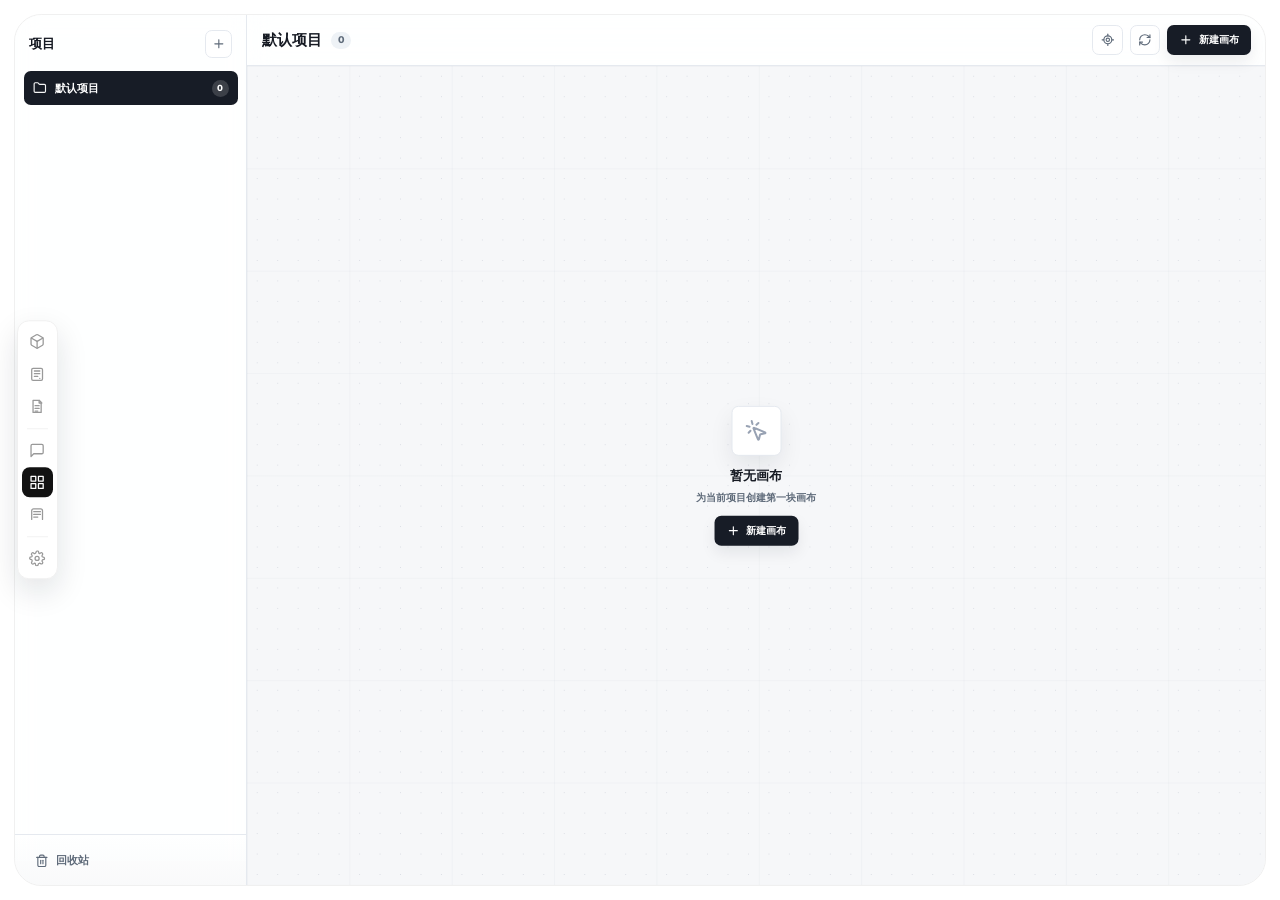
==== commit 2faa0387: "feat: replace sidebar with compact tool rail" ====
--- a/static/index.html
+++ b/static/index.html
@@ -30,7 +30,7 @@
             try {
                 const observe = MutationObserver.prototype.observe;
                 MutationObserver.prototype.observe = function(target, options){
-                    if(!target || typeof target.nodeType !== 'number') return;
+                    if(typeof Node === 'undefined' || !(target instanceof Node)) return;
                     try { return observe.call(this, target, options); } catch(e) { return undefined; }
                 };
             } catch(e) {}
@@ -1480,13 +1480,316 @@
         .sidebar.is-collapsing:hover .update-now-text {
             max-width: 42px;
         }
+
+        /* Compact floating navigation: the page stays full-width and the tool rail only exposes the studio entry points. */
+        .sidebar.compact-rail {
+            position: fixed;
+            left: 20px;
+            top: 50%;
+            width: 48px;
+            min-width: 48px;
+            height: auto;
+            max-height: calc(100vh - 40px);
+            padding: 6px 0;
+            transform: translateY(-50%);
+            display: flex;
+            flex: 0 0 auto;
+            flex-direction: column;
+            align-items: center;
+            background: var(--sidebar-bg);
+            border: 1px solid var(--stage-border);
+            border-radius: 14px;
+            box-shadow: 0 14px 36px rgba(15, 23, 42, .12);
+            overflow: visible;
+            isolation: isolate;
+            z-index: 180;
+            transition: background .2s ease, border-color .2s ease, box-shadow .2s ease;
+        }
+
+        html.theme-dark .sidebar.compact-rail,
+        body.theme-dark .sidebar.compact-rail {
+            box-shadow: 0 14px 36px rgba(0, 0, 0, .32);
+        }
+
+        .sidebar.compact-rail:hover,
+        .sidebar.compact-rail.is-pinned,
+        .sidebar.compact-rail.is-collapsing:hover {
+            width: 48px;
+        }
+
+        body.studio-scale-host .sidebar.compact-rail {
+            height: auto;
+            max-height: calc(100vh - 40px);
+        }
+
+        .rail-actions {
+            display: flex;
+            width: 100%;
+            flex-direction: column;
+            align-items: center;
+            gap: 2px;
+        }
+
+        .rail-action,
+        .rail-settings-toggle {
+            position: relative;
+            width: 36px;
+            height: 36px;
+            padding: 0;
+            border: 0;
+            border-radius: 9px;
+            background: transparent;
+            color: var(--muted);
+            display: flex;
+            align-items: center;
+            justify-content: center;
+            cursor: pointer;
+            transition: background .16s ease, color .16s ease, transform .16s ease;
+        }
+
+        .rail-action:hover,
+        .rail-settings-toggle:hover,
+        .rail-action:focus-visible,
+        .rail-settings-toggle:focus-visible {
+            background: var(--nav-hover-bg);
+            color: var(--text);
+            outline: none;
+        }
+
+        .rail-action:active,
+        .rail-settings-toggle:active {
+            transform: scale(.94);
+        }
+
+        .rail-action.active,
+        .rail-settings-toggle[aria-expanded="true"] {
+            background: var(--text);
+            color: var(--bg);
+        }
+
+        .rail-action svg,
+        .rail-settings-toggle svg {
+            width: 19px;
+            height: 19px;
+            stroke-width: 1.9;
+        }
+
+        .rail-divider {
+            width: 24px;
+            height: 1px;
+            margin: 5px 0;
+            background: var(--border);
+        }
+
+        .rail-action::after,
+        .rail-settings-toggle::after {
+            content: attr(data-tooltip);
+            position: absolute;
+            left: calc(100% + 10px);
+            top: 50%;
+            width: max-content;
+            max-width: 180px;
+            padding: 6px 8px;
+            border: 1px solid var(--stage-border);
+            border-radius: 6px;
+            background: var(--sidebar-bg);
+            color: var(--text);
+            box-shadow: 0 8px 24px rgba(15, 23, 42, .13);
+            font-size: 12px;
+            font-weight: 650;
+            line-height: 1.2;
+            opacity: 0;
+            pointer-events: none;
+            transform: translate(-4px, -50%);
+            transition: opacity .14s ease, transform .14s ease;
+            z-index: 2;
+        }
+
+        .rail-action:hover::after,
+        .rail-action:focus-visible::after,
+        .rail-settings-toggle:hover::after,
+        .rail-settings-toggle:focus-visible::after {
+            opacity: 1;
+            transform: translate(0, -50%);
+        }
+
+        .rail-settings-toggle[aria-expanded="true"]::after {
+            display: none;
+        }
+
+        .settings-fold-group.rail-settings-menu {
+            position: absolute;
+            left: calc(100% + 12px);
+            bottom: 0;
+            width: 208px;
+            max-height: none;
+            margin: 0;
+            padding: 6px;
+            border: 1px solid var(--stage-border);
+            border-radius: 10px;
+            background: var(--sidebar-bg);
+            box-shadow: 0 18px 48px rgba(15, 23, 42, .16);
+            display: grid;
+            gap: 2px;
+            opacity: 1;
+            overflow: visible;
+            transition: opacity .16s ease, transform .16s ease;
+            transform: translateX(0);
+        }
+
+        html.theme-dark .settings-fold-group.rail-settings-menu,
+        body.theme-dark .settings-fold-group.rail-settings-menu {
+            box-shadow: 0 18px 48px rgba(0, 0, 0, .38);
+        }
+
+        .settings-fold-group.rail-settings-menu.is-collapsed {
+            display: grid;
+            max-height: none;
+            padding: 6px;
+            opacity: 0;
+            pointer-events: none;
+            transform: translateX(-6px);
+            visibility: hidden;
+        }
+
+        .settings-menu-item,
+        .settings-update-button,
+        .settings-version-button {
+            width: 100%;
+            min-height: 34px;
+            padding: 0 9px;
+            border: 0;
+            border-radius: 7px;
+            background: transparent;
+            color: var(--text);
+            display: flex;
+            align-items: center;
+            gap: 9px;
+            font: inherit;
+            font-size: 12px;
+            font-weight: 650;
+            line-height: 1.2;
+            text-align: left;
+            cursor: pointer;
+            transition: background .16s ease, color .16s ease;
+        }
+
+        .settings-menu-item:hover,
+        .settings-menu-item:focus-visible,
+        .settings-update-button:hover,
+        .settings-update-button:focus-visible,
+        .settings-version-button:hover,
+        .settings-version-button:focus-visible {
+            background: var(--nav-hover-bg);
+            outline: none;
+        }
+
+        .settings-menu-item svg,
+        .settings-update-button svg {
+            width: 17px;
+            height: 17px;
+            flex: 0 0 auto;
+            color: var(--muted);
+        }
+
+        .settings-menu-divider {
+            height: 1px;
+            margin: 4px 3px;
+            background: var(--border);
+        }
+
+        .settings-update-button {
+            display: none;
+            color: #15803d;
+        }
+
+        .settings-update-button.show {
+            display: flex;
+        }
+
+        html.theme-dark .settings-update-button,
+        body.theme-dark .settings-update-button {
+            color: #86efac;
+        }
+
+        .settings-version-button {
+            justify-content: space-between;
+            color: var(--muted);
+            font-size: 11px;
+            font-weight: 600;
+        }
+
+        .settings-version-button::after {
+            content: '检查更新';
+            color: var(--muted);
+            font-size: 11px;
+            font-weight: 600;
+        }
+
+        html[lang="en"] .settings-version-button::after {
+            content: 'Check updates';
+        }
+
+        .settings-version-button.checking {
+            opacity: .58;
+            animation: badge-pulse 1s ease-in-out infinite;
+        }
+
+        .settings-version-button .project-version-full {
+            display: inline;
+        }
+
+        .settings-version-button .project-version-compact {
+            display: none;
+        }
+
+        .sidebar.compact-rail .side-actions,
+        .sidebar.compact-rail .author-box,
+        .sidebar.compact-rail .logo-ring {
+            display: none;
+        }
+
+        @media (max-width: 640px) {
+            .sidebar.compact-rail {
+                left: 8px;
+                width: 44px;
+                min-width: 44px;
+                padding: 5px 0;
+                border-radius: 12px;
+            }
+
+            .sidebar.compact-rail:hover,
+            .sidebar.compact-rail.is-pinned,
+            .sidebar.compact-rail.is-collapsing:hover {
+                width: 44px;
+            }
+
+            .rail-action,
+            .rail-settings-toggle {
+                width: 32px;
+                height: 32px;
+                border-radius: 8px;
+            }
+
+            .rail-action svg,
+            .rail-settings-toggle svg {
+                width: 17px;
+                height: 17px;
+            }
+
+            .settings-fold-group.rail-settings-menu {
+                left: calc(100% + 8px);
+                width: min(208px, calc(100vw - 68px));
+            }
+        }
     </style>
 </head>
 
 <body>
 
     <div class="app-shell">
-        <aside class="sidebar" id="studioSidebar">
+        <aside class="sidebar compact-rail" id="studioSidebar">
+            <template id="legacy-sidebar-markup">
             <button class="logo-ring mb-12" id="sidebarLogoToggle" type="button" onclick="toggleSidebarPinned(event)" aria-pressed="false" title="固定导航栏">
                 <div class="w-1.5 h-1.5 rounded-full transition-colors" id="logo-dot" style="background:var(--text)"></div>
             </button>
@@ -1682,17 +1985,72 @@
                     </div>
                 </div>
             </div>
+            </template>
+
+            <div class="rail-actions" aria-label="工作区导航">
+                <button class="rail-action" type="button" data-page="angle" data-tooltip="角度控制" onclick="switchUI(this, 'angle')" aria-label="角度控制">
+                    <svg fill="none" stroke="currentColor" viewBox="0 0 24 24" stroke-linecap="round" stroke-linejoin="round"><path d="M21 16V8a2 2 0 0 0-1-1.73l-7-4a2 2 0 0 0-2 0l-7 4A2 2 0 0 0 3 8v8a2 2 0 0 0 1 1.73l7 4a2 2 0 0 0 2 0l7-4A2 2 0 0 0 21 16z"></path><polyline points="3.27 6.96 12 12.01 20.73 6.96"></polyline><line x1="12" y1="22.08" x2="12" y2="12"></line></svg>
+                </button>
+                <button class="rail-action" type="button" data-page="detail-page" data-tooltip="一键主图" onclick="switchUI(this, 'detail-page')" aria-label="一键主图">
+                    <svg fill="none" stroke="currentColor" viewBox="0 0 24 24" stroke-linecap="round" stroke-linejoin="round"><rect x="4" y="3" width="16" height="18" rx="2"></rect><path d="M8 7h8M8 11h8M8 15h5"></path><path d="M16 18h.01"></path></svg>
+                </button>
+                <button class="rail-action" type="button" data-page="one-click-detail" data-tooltip="一键详情" onclick="switchUI(this, 'one-click-detail')" aria-label="一键详情">
+                    <svg fill="none" stroke="currentColor" viewBox="0 0 24 24" stroke-linecap="round" stroke-linejoin="round"><path d="M6 3h9l3 3v15H6z"></path><path d="M15 3v4h4M9 11h6M9 15h6M9 19h4"></path></svg>
+                </button>
+                <div class="rail-divider" role="separator"></div>
+                <button class="rail-action" type="button" data-page="gpt-chat" data-tooltip="GPT 对话" onclick="switchUI(this, 'gpt-chat')" aria-label="GPT 对话">
+                    <svg fill="none" stroke="currentColor" viewBox="0 0 24 24" stroke-linecap="round" stroke-linejoin="round"><path d="M21 15a2 2 0 0 1-2 2H7l-4 4V5a2 2 0 0 1 2-2h14a2 2 0 0 1 2 2z"></path></svg>
+                </button>
+                <button class="rail-action active" type="button" data-page="canvas" data-tooltip="无限画布" onclick="switchUI(this, 'canvas')" aria-label="无限画布">
+                    <svg fill="none" stroke="currentColor" viewBox="0 0 24 24" stroke-linecap="round" stroke-linejoin="round"><rect x="3" y="3" width="7" height="7"></rect><rect x="14" y="3" width="7" height="7"></rect><rect x="14" y="14" width="7" height="7"></rect><rect x="3" y="14" width="7" height="7"></rect></svg>
+                </button>
+                <button class="rail-action" type="button" data-page="asset-manager" data-tooltip="素材库" onclick="switchUI(this, 'asset-manager')" aria-label="素材库">
+                    <svg fill="none" stroke="currentColor" viewBox="0 0 24 24" stroke-linecap="round" stroke-linejoin="round"><path d="M4 19.5V6.8A2.8 2.8 0 0 1 6.8 4h10.4A2.8 2.8 0 0 1 20 6.8v12.7"></path><path d="M7 8h10M7 12h10M7 16h6"></path></svg>
+                </button>
+                <div class="rail-divider" role="separator"></div>
+                <button class="rail-settings-toggle" id="settings-fold-toggle" type="button" data-tooltip="更多设置" onclick="toggleSidebarSettings()" aria-expanded="false" aria-label="更多设置">
+                    <svg fill="none" stroke="currentColor" viewBox="0 0 24 24" stroke-linecap="round" stroke-linejoin="round"><circle cx="12" cy="12" r="3"></circle><path d="M19.4 15a1.65 1.65 0 0 0 .33 1.82l.06.06a2 2 0 1 1-2.83 2.83l-.06-.06A1.65 1.65 0 0 0 15 19.4a1.65 1.65 0 0 0-1 .6 1.65 1.65 0 0 0-.36 1.08V21a2 2 0 1 1-4 0v-.09A1.65 1.65 0 0 0 9 19.4a1.65 1.65 0 0 0-1.82.33l-.06.06a2 2 0 1 1-2.83-2.83l.06-.06A1.65 1.65 0 0 0 4.6 15a1.65 1.65 0 0 0-.6-1 1.65 1.65 0 0 0-1.08-.36H3a2 2 0 1 1 0-4h.09A1.65 1.65 0 0 0 4.6 9a1.65 1.65 0 0 0-.33-1.82l-.06-.06a2 2 0 1 1 2.83-2.83l.06.06A1.65 1.65 0 0 0 9 4.6a1.65 1.65 0 0 0 1-.6 1.65 1.65 0 0 0 .36-1.08V3a2 2 0 1 1 4 0v.09A1.65 1.65 0 0 0 15 4.6a1.65 1.65 0 0 0 1.82-.33l.06-.06a2 2 0 1 1 2.83 2.83l-.06.06A1.65 1.65 0 0 0 19.4 9c.22.38.58.69 1 .86.2.08.42.13.65.14H21a2 2 0 1 1 0 4h-.09A1.65 1.65 0 0 0 19.4 15z"></path></svg>
+                </button>
+            </div>
+
+            <div class="settings-fold-group rail-settings-menu is-collapsed" id="settings-fold-group" role="menu" aria-label="更多设置">
+                <button class="settings-menu-item" type="button" data-page="api-settings" onclick="switchUI(this, 'api-settings')" role="menuitem">
+                    <svg fill="none" stroke="currentColor" viewBox="0 0 24 24" stroke-width="2" stroke-linecap="round" stroke-linejoin="round"><path d="M15 7h3a5 5 0 0 1 0 10h-3"></path><path d="M9 17H6A5 5 0 0 1 6 7h3"></path><line x1="8" y1="12" x2="16" y2="12"></line></svg>
+                    <span data-i18n="common.apiSettings">API 设置</span>
+                </button>
+                <button class="settings-menu-item" type="button" data-page="comfyui-settings" onclick="switchUI(this, 'comfyui-settings')" role="menuitem">
+                    <svg fill="none" stroke="currentColor" viewBox="0 0 24 24" stroke-width="2" stroke-linecap="round" stroke-linejoin="round"><rect x="3" y="3" width="7" height="7" rx="1"></rect><rect x="14" y="3" width="7" height="7" rx="1"></rect><rect x="3" y="14" width="7" height="7" rx="1"></rect><path d="M14 14h7v7h-7z"></path><line x1="10" y1="6.5" x2="14" y2="6.5"></line><line x1="6.5" y1="10" x2="6.5" y2="14"></line></svg>
+                    <span data-i18n="common.comfyuiSettings">工作流设置</span>
+                </button>
+                <div class="settings-menu-divider" role="separator"></div>
+                <button class="settings-menu-item" onclick="toggleTheme()" id="theme-toggle-btn" type="button" role="menuitem">
+                    <svg id="icon-moon" fill="none" stroke="currentColor" viewBox="0 0 24 24" stroke-width="2" stroke-linecap="round" stroke-linejoin="round"><path d="M21 12.79A9 9 0 1 1 11.21 3 7 7 0 0 0 21 12.79z"></path></svg>
+                    <svg id="icon-sun" style="display:none" fill="none" stroke="currentColor" viewBox="0 0 24 24" stroke-width="2" stroke-linecap="round" stroke-linejoin="round"><circle cx="12" cy="12" r="5"></circle><line x1="12" y1="1" x2="12" y2="3"></line><line x1="12" y1="21" x2="12" y2="23"></line><line x1="4.22" y1="4.22" x2="5.64" y2="5.64"></line><line x1="18.36" y1="18.36" x2="19.78" y2="19.78"></line><line x1="1" y1="12" x2="3" y2="12"></line><line x1="21" y1="12" x2="23" y2="12"></line><line x1="4.22" y1="19.78" x2="5.64" y2="18.36"></line><line x1="18.36" y1="5.64" x2="19.78" y2="4.22"></line></svg>
+                    <span data-i18n="common.darkMode">黑夜模式</span>
+                </button>
+                <button class="settings-menu-item" onclick="toggleLanguage()" id="lang-toggle-btn" type="button" role="menuitem">
+                    <svg fill="none" stroke="currentColor" viewBox="0 0 24 24" stroke-width="2" stroke-linecap="round" stroke-linejoin="round"><circle cx="12" cy="12" r="10"></circle><path d="M2 12h20"></path><path d="M12 2a15.3 15.3 0 0 1 4 10 15.3 15.3 0 0 1-4 10 15.3 15.3 0 0 1-4-10 15.3 15.3 0 0 1 4-10z"></path></svg>
+                    <span data-i18n="common.language">中文</span>
+                </button>
+                <div class="settings-menu-divider" role="separator"></div>
+                <button id="update-now-btn" class="settings-update-button" onclick="runProjectUpdate()" type="button" role="menuitem">
+                    <svg fill="none" stroke="currentColor" viewBox="0 0 24 24" stroke-width="2.2" stroke-linecap="round" stroke-linejoin="round"><path d="M21 12a9 9 0 1 1-2.64-6.36"></path><path d="M21 3v6h-6"></path></svg>
+                    <span id="update-now-text" data-i18n="update.oneClick">一键更新</span>
+                </button>
+                <button id="project-version-badge" class="settings-version-button" type="button" onclick="checkForUpdates(true)" role="menuitem">v-</button>
+                <span id="github-entry-btn" hidden aria-hidden="true"></span>
+            </div>
         </aside>
         <script>
             /* 在侧栏 DOM 解析完后立即把 active 类移到当前页对应的入口，避免首屏先在文生图上闪一下 */
             (function(){
                 try {
                     var pageId = localStorage.getItem('studio_active_page');
-                    if(pageId && pageId !== 'zimage') {
-                        document.querySelectorAll('.nav-item.active, .side-pill.active').forEach(function(n){
+                    if(pageId && pageId !== 'canvas') {
+                        document.querySelectorAll('.rail-action.active, .settings-menu-item.active').forEach(function(n){
                             n.classList.remove('active');
                         });
-                        var target = document.querySelector('[onclick*="\'' + pageId + '\'"]');
+                        var target = document.querySelector('[data-page="' + pageId + '"]');
                         if(target) target.classList.add('active');
                     }
                 } catch(e) {}
@@ -1700,7 +2058,7 @@
         </script>
 
         <main class="stage">
-            <iframe id="frame-zimage" data-src="/static/zimage.html?v=2026.07.8.1786697566" class="active" scrolling="yes"></iframe>
+            <iframe id="frame-zimage" data-src="/static/zimage.html?v=2026.07.8.1786697566" scrolling="yes"></iframe>
             <iframe id="frame-enhance" data-src="/static/enhance.html?v=2026.07.8.1786697566" scrolling="yes"></iframe>
             <iframe id="frame-klein" data-src="/static/klein.html?v=2026.07.8.1786697566" scrolling="yes"></iframe>
             <iframe id="frame-angle" data-src="/static/angle.html?v=2026.07.8.1786697566" scrolling="yes"></iframe>
@@ -1711,7 +2069,7 @@
             <iframe id="frame-asset-manager" data-src="/static/asset-manager.html?v=2026.07.8.1783603329" scrolling="yes"></iframe>
             <iframe id="frame-api-settings" data-src="/static/api-settings.html?v=2026.07.8.1786697566" scrolling="yes"></iframe>
             <iframe id="frame-comfyui-settings" data-src="/static/comfyui-settings.html?v=2026.07.8.1786697566" scrolling="yes"></iframe>
-            <iframe id="frame-canvas" data-src="/static/canvas-list.html?v=2026.07.8.1786697566" scrolling="yes"></iframe>
+            <iframe id="frame-canvas" data-src="/static/canvas-list.html?v=2026.07.8.1786697566" class="active" scrolling="yes"></iframe>
 
         </main>
     </div>
@@ -1818,8 +2176,9 @@
         const LOCAL_NAV_COLLAPSED_KEY = 'studio_local_nav_collapsed';
         const SIDEBAR_SETTINGS_COLLAPSED_KEY = 'studio_sidebar_settings_collapsed';
         const SIDEBAR_PINNED_KEY = 'studio_sidebar_pinned';
-        const DEFAULT_PAGE_ID = 'zimage';
+        const DEFAULT_PAGE_ID = 'canvas';
         const PAGE_IDS = ['zimage','enhance','klein','angle','detail-page','one-click-detail','online','gpt-chat','canvas','asset-manager','api-settings','comfyui-settings'];
+        const NAV_PAGE_IDS = ['angle','detail-page','one-click-detail','gpt-chat','canvas','asset-manager','api-settings','comfyui-settings'];
         const LOCAL_PAGE_IDS = ['zimage','enhance','klein','angle','detail-page','one-click-detail'];
         const PROJECT_URL = 'https://github.com/hero8152/Infinite-Canvas';
         let appInfo = { version:'', repo_url:PROJECT_URL, version_url:'https://raw.githubusercontent.com/hero8152/Infinite-Canvas/main/VERSION' };
@@ -1896,9 +2255,8 @@
             setSidebarSettingsCollapsed(!group?.classList.contains('is-collapsed'));
         }
 
-        function restoreSidebarSettings(id) {
-            const savedCollapsed = localStorage.getItem(SIDEBAR_SETTINGS_COLLAPSED_KEY) !== '0';
-            setSidebarSettingsCollapsed(savedCollapsed && id !== 'comfyui-settings', { skipRemember:true });
+        function restoreSidebarSettings() {
+            setSidebarSettingsCollapsed(true, { skipRemember:true });
         }
 
         function resetStudioRootScroll() {
@@ -1912,8 +2270,11 @@
         function switchUI(el, id, options = {}) {
             resetStudioRootScroll();
             if(!PAGE_IDS.includes(id)) id = DEFAULT_PAGE_ID;
-            document.querySelectorAll('.nav-item,.side-pill').forEach(n => n.classList.remove('active'));
+            document.querySelectorAll('.rail-action,.settings-menu-item,.rail-settings-toggle').forEach(n => n.classList.remove('active'));
             if(el) el.classList.add('active');
+            if(['api-settings','comfyui-settings'].includes(id)) {
+                document.getElementById('settings-fold-toggle')?.classList.add('active');
+            }
             document.querySelectorAll('iframe').forEach(f => f.classList.remove('active'));
             const target = document.getElementById('frame-' + id);
             target.classList.add('active');
@@ -1923,14 +2284,8 @@
             syncThemeToFrame(target);
             syncLanguageToFrame(target);
             syncScaleToFrame(target);
-            if(LOCAL_PAGE_IDS.includes(id)) {
-                setLocalNavCollapsed(false, { skipRemember:true });
-            } else {
-                setLocalNavCollapsed(localStorage.getItem(LOCAL_NAV_COLLAPSED_KEY) === '1', { skipRemember:true });
-            }
-            if(id === 'comfyui-settings') {
-                setSidebarSettingsCollapsed(false, { skipRemember:true });
-            }
+            setLocalNavCollapsed(true, { skipRemember:true });
+            if(el?.classList?.contains('settings-menu-item')) setSidebarSettingsCollapsed(true, { skipRemember:true });
             // 切换到画布时通知刷新工作流列表（防止在 comfyui-settings 修改后画布未及时更新）
             if (id === 'canvas' && target.src) {
                 try { target.contentWindow?.postMessage({ type: 'canvas-focus' }, '*'); } catch(e) {}
@@ -1959,7 +2314,7 @@
 
         function restoreActivePage() {
             restoreSidebarPinned();
-            const id = PAGE_IDS.includes(localStorage.getItem(ACTIVE_PAGE_KEY)) ? localStorage.getItem(ACTIVE_PAGE_KEY) : DEFAULT_PAGE_ID;
+            const id = NAV_PAGE_IDS.includes(localStorage.getItem(ACTIVE_PAGE_KEY)) ? localStorage.getItem(ACTIVE_PAGE_KEY) : DEFAULT_PAGE_ID;
             restoreLocalNav(id);
             restoreSidebarSettings(id);
             const trigger = document.querySelector(`[onclick*="'${id}'"],[onclick*='"${id}"']`);
@@ -2073,7 +2428,7 @@
                 sun.style.display = 'none';
             }
             // 标签随当前主题切换：暗色时提示切到白天，亮色时提示切到黑夜
-            const label = document.querySelector('#theme-toggle-btn .side-pill-text');
+            const label = document.querySelector('#theme-toggle-btn [data-i18n]');
             if (label) {
                 const key = dark ? 'common.lightMode' : 'common.darkMode';
                 label.dataset.i18n = key;
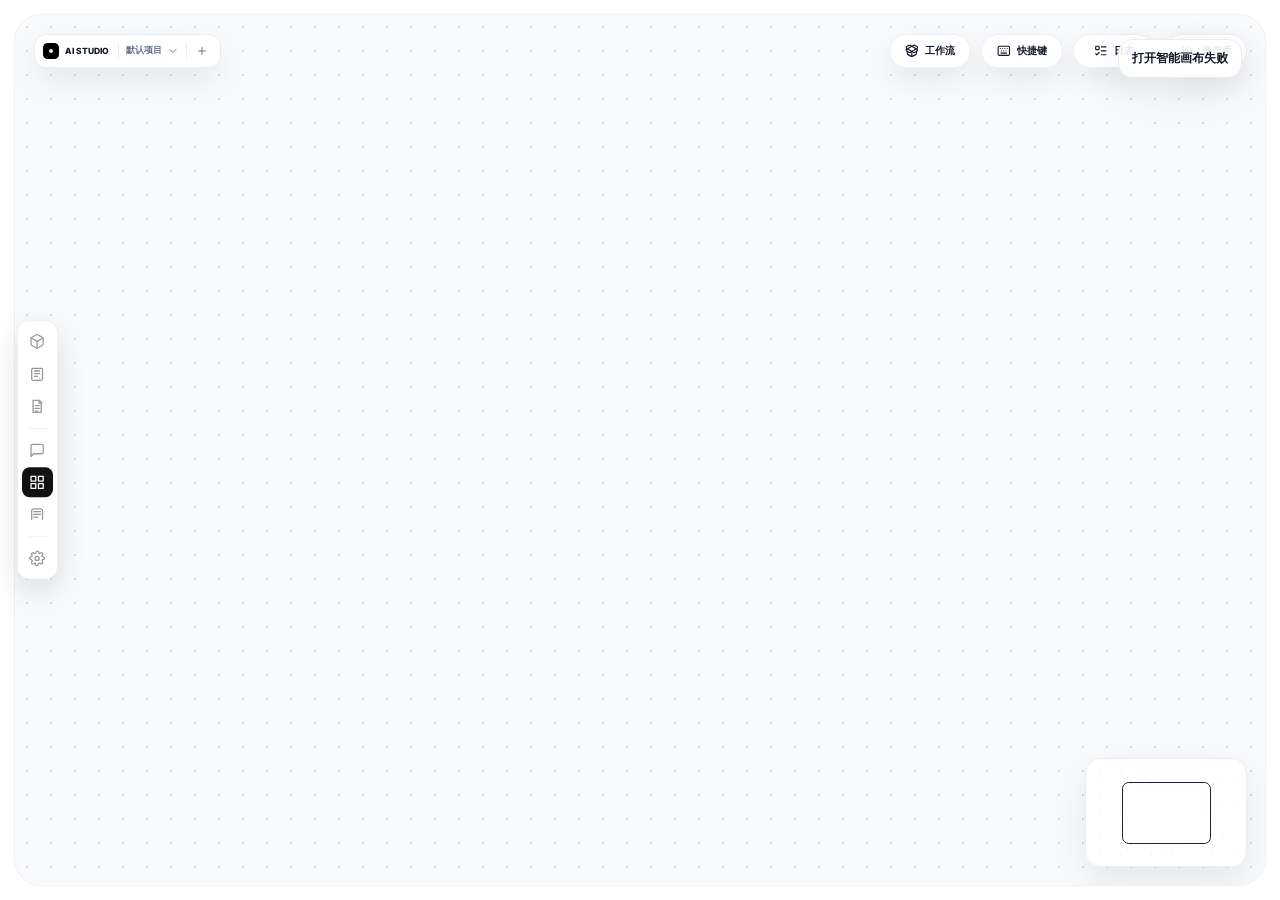
==== commit 9d71f37b: "feat: open smart canvas directly with project hub" ====
--- a/static/index.html
+++ b/static/index.html
@@ -2069,7 +2069,7 @@
             <iframe id="frame-asset-manager" data-src="/static/asset-manager.html?v=2026.07.8.1783603329" scrolling="yes"></iframe>
             <iframe id="frame-api-settings" data-src="/static/api-settings.html?v=2026.07.8.1786697566" scrolling="yes"></iframe>
             <iframe id="frame-comfyui-settings" data-src="/static/comfyui-settings.html?v=2026.07.8.1786697566" scrolling="yes"></iframe>
-            <iframe id="frame-canvas" data-src="/static/canvas-list.html?v=2026.07.8.1786697566" class="active" scrolling="yes"></iframe>
+            <iframe id="frame-canvas" data-src="/static/smart-canvas.html?entry=1&v=2026.08.15.project-hub.1" class="active" scrolling="no"></iframe>
 
         </main>
     </div>
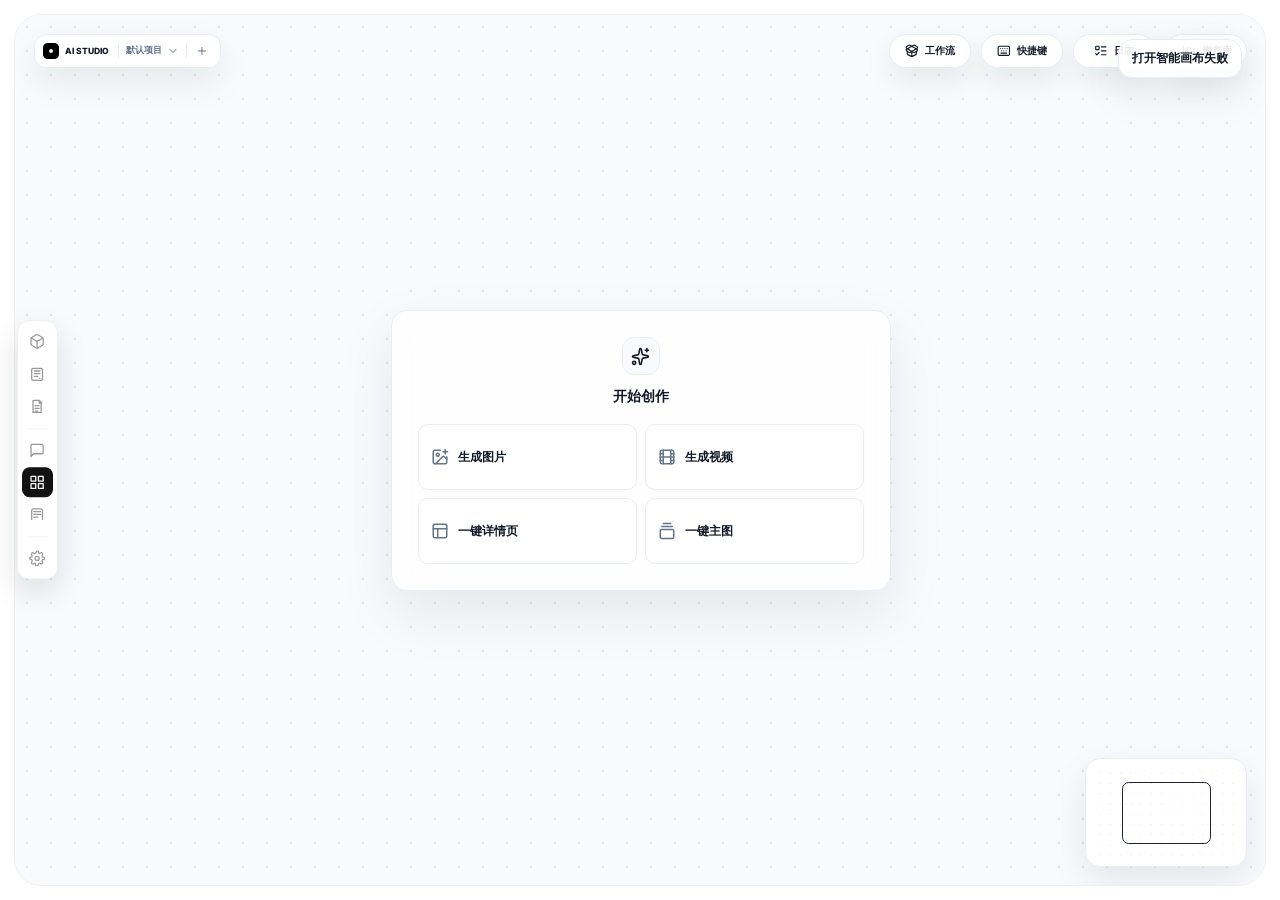
==== commit d9756d9e: "feat: embed ecommerce workbenches in smart canvas" ====
--- a/static/index.html
+++ b/static/index.html
@@ -2062,14 +2062,14 @@
             <iframe id="frame-enhance" data-src="/static/enhance.html?v=2026.07.8.1786697566" scrolling="yes"></iframe>
             <iframe id="frame-klein" data-src="/static/klein.html?v=2026.07.8.1786697566" scrolling="yes"></iframe>
             <iframe id="frame-angle" data-src="/static/angle.html?v=2026.07.8.1786697566" scrolling="yes"></iframe>
-            <iframe id="frame-detail-page" data-src="/static/detail-page.html?v=2026.08.14.main-image.2" scrolling="yes"></iframe>
-            <iframe id="frame-one-click-detail" data-src="/static/one-click-detail.html?v=2026.08.14.3" scrolling="yes"></iframe>
+            <iframe id="frame-detail-page" data-src="/static/detail-page.html?v=2026.08.15.canvas-node.1" scrolling="yes"></iframe>
+            <iframe id="frame-one-click-detail" data-src="/static/one-click-detail.html?v=2026.08.15.canvas-node.1" scrolling="yes"></iframe>
             <iframe id="frame-online" data-src="/static/online.html?v=2026.07.8.1786697566" scrolling="yes"></iframe>
             <iframe id="frame-gpt-chat" data-src="/static/gpt-chat.html?v=2026.07.8.1786697566" scrolling="yes"></iframe>
             <iframe id="frame-asset-manager" data-src="/static/asset-manager.html?v=2026.07.8.1783603329" scrolling="yes"></iframe>
             <iframe id="frame-api-settings" data-src="/static/api-settings.html?v=2026.07.8.1786697566" scrolling="yes"></iframe>
             <iframe id="frame-comfyui-settings" data-src="/static/comfyui-settings.html?v=2026.07.8.1786697566" scrolling="yes"></iframe>
-            <iframe id="frame-canvas" data-src="/static/smart-canvas.html?entry=1&v=2026.08.15.project-hub.1" class="active" scrolling="no"></iframe>
+            <iframe id="frame-canvas" data-src="/static/smart-canvas.html?entry=1&v=2026.08.15.canvas-workflow.1" class="active" scrolling="no"></iframe>
 
         </main>
     </div>
